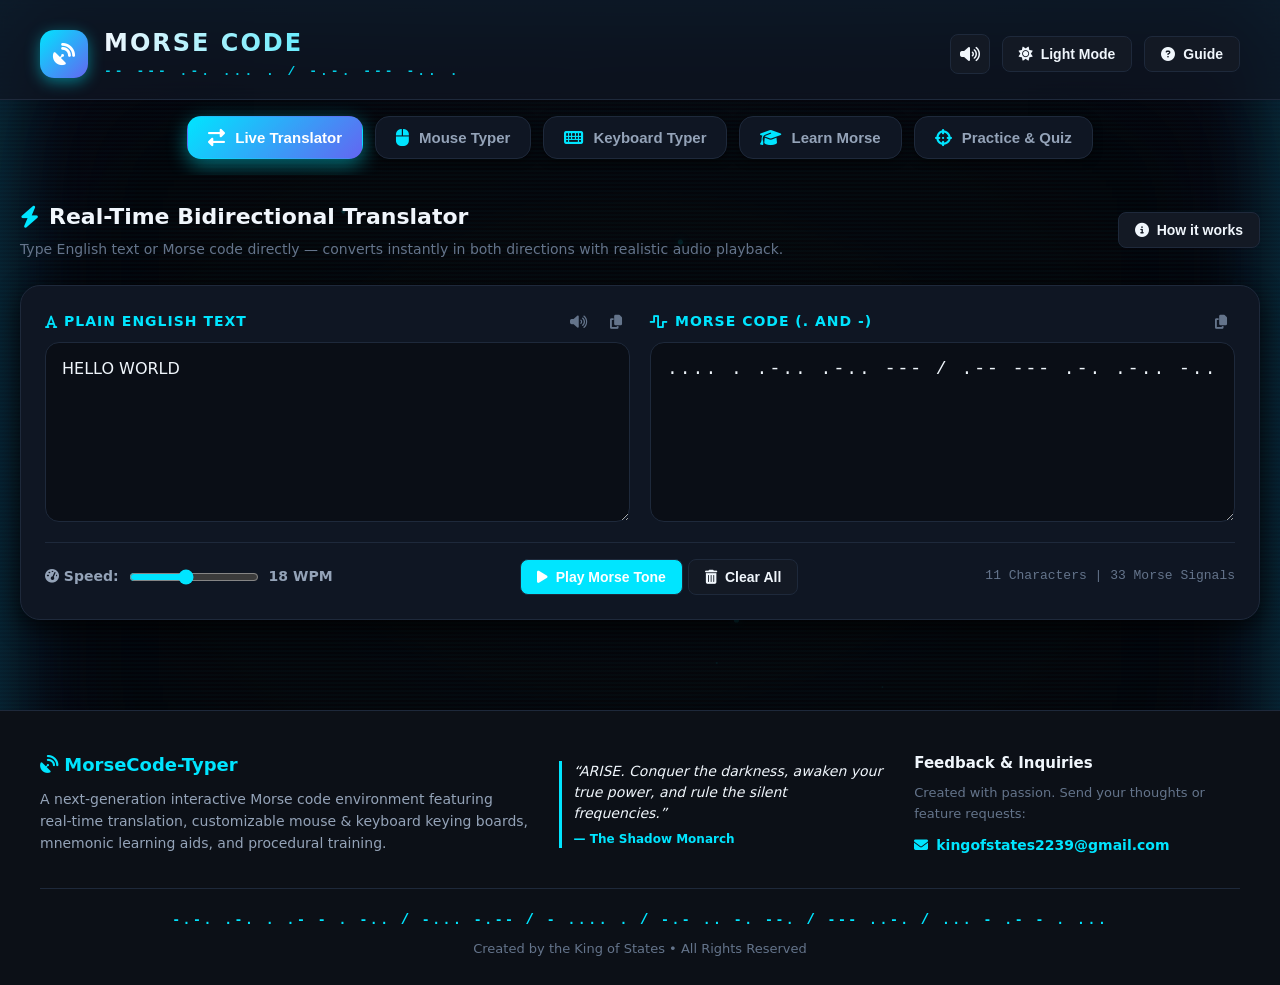
==== index.html @ ab47733b "Initial commit: MorseCode-Typer web app with Dual Themes, Mouse & Keyboard Keyers, Mnemonic Learning" ====
<!DOCTYPE html>
<html lang="en" data-theme="dark">
<head>
  <meta charset="UTF-8">
  <meta name="viewport" content="width=device-width, initial-scale=1.0">
  <title>MORSE CODE | King of States & Solo Leveling Edition</title>
  <link rel="stylesheet" href="https://cdnjs.cloudflare.com/ajax/libs/font-awesome/6.4.0/css/all.min.css">
  <link rel="stylesheet" href="css/themes.css">
  <link rel="stylesheet" href="css/animations.css">
  <link rel="stylesheet" href="css/style.css">
</head>
<body>
  <!-- Solo Leveling Screen Perimeter Mana Aura Shader -->
  <div class="screen-mana-shader"></div>
  <canvas id="manaAuraCanvas"></canvas>

  <div class="app-wrapper">
    <!-- Header -->
    <header class="main-header">
      <div class="container header-inner">
        <div class="brand-section">
          <div class="brand-icon">
            <i class="fas fa-satellite-dish"></i>
          </div>
          <div class="brand-titles">
            <h1 class="main-title">MORSE CODE</h1>
            <div class="morse-sub-title">-- --- .-. ... . / -.-. --- -.. .</div>
          </div>
        </div>

        <div class="header-actions">
          <button id="soundToggleBtn" class="btn-icon-only" title="Toggle Sound">
            <i class="fas fa-volume-up"></i>
          </button>
          <button id="themeToggleBtn" class="btn-icon-labeled" title="Toggle Theme">
            <i class="fas fa-sun"></i> <span class="btn-text">Light Mode</span>
          </button>
          <button class="btn-icon-labeled open-help-modal-btn" data-guide="general" title="How to use">
            <i class="fas fa-circle-question"></i> <span>Guide</span>
          </button>
        </div>
      </div>
    </header>

    <!-- Top Navigation Tabs / Cards -->
    <nav class="navigation-bar">
      <div class="container nav-tabs-grid">
        <button class="nav-tab-btn active" data-tab="home">
          <i class="fas fa-exchange-alt"></i> Live Translator
        </button>
        <button class="nav-tab-btn" data-tab="mouse">
          <i class="fas fa-mouse"></i> Mouse Typer
        </button>
        <button class="nav-tab-btn" data-tab="keyboard">
          <i class="fas fa-keyboard"></i> Keyboard Typer
        </button>
        <button class="nav-tab-btn" data-tab="learn">
          <i class="fas fa-graduation-cap"></i> Learn Morse
        </button>
        <button class="nav-tab-btn" data-tab="practice">
          <i class="fas fa-crosshairs"></i> Practice & Quiz
        </button>
      </div>
    </nav>

    <!-- Main Content Area -->
    <main class="main-content container">

      <!-- ====================================================================
           TAB 1: LIVE TRANSLATOR (HOME)
           ==================================================================== -->
      <section id="tab-home" class="tab-pane active-tab">
        <div class="section-header">
          <div>
            <h2 class="section-title"><i class="fas fa-bolt"></i> Real-Time Bidirectional Translator</h2>
            <p class="section-desc">Type English text or Morse code directly — converts instantly in both directions with realistic audio playback.</p>
          </div>
          <div class="section-header-actions">
            <button class="btn-icon-labeled open-help-modal-btn" data-guide="general">
              <i class="fas fa-circle-info"></i> How it works
            </button>
          </div>
        </div>

        <div class="translator-card">
          <div class="translator-grid">
            <!-- Plain Text Input Box -->
            <div class="translator-box-wrap">
              <div class="box-header">
                <span class="box-title"><i class="fas fa-font"></i> Plain English Text</span>
                <div class="box-actions">
                  <button id="speakTextBtn" class="box-action-btn" title="Speak Text (TTS)"><i class="fas fa-volume-high"></i></button>
                  <button id="copyTextBtn" class="box-action-btn" title="Copy Text"><i class="fas fa-copy"></i></button>
                </div>
              </div>
              <textarea id="translatorTextInput" class="translator-textarea" placeholder="Type plain English text here... (e.g. HELLO WORLD)"></textarea>
            </div>

            <!-- Morse Code Input Box -->
            <div class="translator-box-wrap">
              <div class="box-header">
                <span class="box-title"><i class="fas fa-wave-square"></i> Morse Code (. and -)</span>
                <div class="box-actions">
                  <button id="copyMorseBtn" class="box-action-btn" title="Copy Morse"><i class="fas fa-copy"></i></button>
                </div>
              </div>
              <textarea id="translatorMorseInput" class="translator-textarea morse-code-font" placeholder="Type Morse code here... (. = dot, - = dash, / = space)"></textarea>
            </div>
          </div>

          <!-- Translator Control Bar -->
          <div class="translator-toolbar">
            <div class="wpm-control">
              <label for="translatorWpm"><i class="fas fa-gauge-high"></i> Speed:</label>
              <input type="range" id="translatorWpm" class="wpm-slider" min="5" max="35" value="18">
              <span id="translatorWpmVal">18 WPM</span>
            </div>

            <div class="translator-actions">
              <button id="translatorPlayBtn" class="btn-icon-labeled" style="background: var(--primary); color: #fff;">
                <i class="fas fa-play"></i> Play Morse Tone
              </button>
              <button id="clearTranslatorBtn" class="btn-icon-labeled">
                <i class="fas fa-trash-alt"></i> Clear All
              </button>
            </div>

            <div class="stats-badge" id="translatorStats">0 Characters | 0 Morse Signals</div>
          </div>
        </div>
      </section>

      <!-- ====================================================================
           TAB 2: MOUSE MORSE TYPER (CARD 1)
           ==================================================================== -->
      <section id="tab-mouse" class="tab-pane">
        <div class="section-header">
          <div>
            <h2 class="section-title"><i class="fas fa-mouse"></i> Mouse Morse Typer</h2>
            <p class="section-desc">Click on the board to transmit signals. Default: Left Click = Dot (.), Right Click = Dash (-). Pausing commits the letter.</p>
          </div>
          <div class="section-header-actions">
            <button id="openMouseSettingsBtn" class="btn-icon-labeled">
              <i class="fas fa-sliders"></i> Input & Sound Options
            </button>
            <button class="btn-icon-labeled open-help-modal-btn" data-guide="mouse">
              <i class="fas fa-question-circle"></i> Instructions
            </button>
          </div>
        </div>

        <div class="typer-workspace">
          <!-- Pad Card -->
          <div class="tapping-pad-card">
            <!-- Board 1: Live Active Buffer Display -->
            <div class="live-buffer-board">
              <div class="buffer-content-wrap">
                <span class="buffer-symbols" id="mouseBufferDisplay">— — —</span>
                <span class="buffer-char-preview" id="mouseCharPreview"></span>
              </div>
              <svg class="commit-timer-svg" viewBox="0 0 36 36">
                <path class="timer-circle-bg" d="M18 2.0845 a 15.9155 15.9155 0 0 1 0 31.831 a 15.9155 15.9155 0 0 1 0 -31.831" />
                <path id="mouseTimerProgress" class="timer-circle-val" d="M18 2.0845 a 15.9155 15.9155 0 0 1 0 31.831 a 15.9155 15.9155 0 0 1 0 -31.831" />
              </svg>
              <div id="mouseCommitFlash" class="commit-flash-overlay"></div>
            </div>

            <!-- Interactive Mouse Clicking Pad -->
            <div id="mouseClickPad" class="interactive-pad-surface">
              <div class="pad-instruction-icon"><i class="fas fa-hand-pointer"></i></div>
              <div class="pad-instruction-text">CLICK HERE TO TRANSMIT MORSE</div>
              <div class="pad-instruction-sub">Left Click = Dot (•) &nbsp;|&nbsp; Right Click = Dash (—)</div>
              <div class="live-key-hint">Auto-Commit: Pausing for 750ms converts code to letter</div>
            </div>
          </div>

          <!-- Board 2: Decoded Text Output Card -->
          <div class="decoded-output-card">
            <div class="box-header">
              <span class="box-title"><i class="fas fa-file-alt"></i> Decoded Text Output</span>
              <span class="stats-badge">Live Transcript</span>
            </div>
            <textarea id="mouseDecodedOutput" class="decoded-output-textarea" placeholder="Your typed text will appear here letter by letter..."></textarea>
            
            <div class="output-action-bar">
              <button id="copyMouseOutputBtn" class="btn-icon-labeled"><i class="fas fa-copy"></i> Copy</button>
              <button id="speakMouseBtn" class="btn-icon-labeled"><i class="fas fa-volume-high"></i> Speak</button>
              <button id="playMouseAudioBtn" class="btn-icon-labeled"><i class="fas fa-play"></i> Replay</button>
              <button id="spaceMouseBtn" class="btn-icon-labeled"><i class="fas fa-arrows-left-right"></i> Space</button>
              <button id="backspaceMouseBtn" class="btn-icon-labeled"><i class="fas fa-delete-left"></i> Backspace</button>
              <button id="clearMouseOutputBtn" class="btn-icon-labeled"><i class="fas fa-trash-alt"></i> Clear</button>
            </div>
          </div>
        </div>
      </section>

      <!-- ====================================================================
           TAB 3: KEYBOARD MORSE TYPER (CARD 2)
           ==================================================================== -->
      <section id="tab-keyboard" class="tab-pane">
        <div class="section-header">
          <div>
            <h2 class="section-title"><i class="fas fa-keyboard"></i> Keyboard Morse Typer</h2>
            <p class="section-desc">Transmit using your keyboard. Tap Spacebar for Dot, hold Spacebar for Dash, or bind custom keys!</p>
          </div>
          <div class="section-header-actions">
            <button id="openKeyboardSettingsBtn" class="btn-icon-labeled">
              <i class="fas fa-sliders"></i> Keybindings & Modes
            </button>
            <button class="btn-icon-labeled open-help-modal-btn" data-guide="keyboard">
              <i class="fas fa-question-circle"></i> Instructions
            </button>
          </div>
        </div>

        <div class="typer-workspace">
          <!-- Keyboard Pad Card -->
          <div class="tapping-pad-card">
            <!-- Board 1: Live Active Buffer Display -->
            <div class="live-buffer-board">
              <div class="buffer-content-wrap">
                <span class="buffer-symbols" id="keyboardBufferDisplay">— — —</span>
                <span class="buffer-char-preview" id="keyboardCharPreview"></span>
              </div>
              <svg class="commit-timer-svg" viewBox="0 0 36 36">
                <path class="timer-circle-bg" d="M18 2.0845 a 15.9155 15.9155 0 0 1 0 31.831 a 15.9155 15.9155 0 0 1 0 -31.831" />
                <path id="keyboardTimerProgress" class="timer-circle-val" d="M18 2.0845 a 15.9155 15.9155 0 0 1 0 31.831 a 15.9155 15.9155 0 0 1 0 -31.831" />
              </svg>
              <div id="keyboardCommitFlash" class="commit-flash-overlay"></div>
            </div>

            <!-- Focused Keyboard Pad Surface -->
            <div id="keyboardActivePad" class="interactive-pad-surface" tabindex="0">
              <div class="pad-instruction-icon"><i class="fas fa-keyboard"></i></div>
              <div class="pad-instruction-text" id="keyboardLiveKeyIndicator">PRESS KEYBOARD KEY TO TRANSMIT</div>
              <div class="pad-instruction-sub" id="keyboardKeyHintBadge">Active Key: [ SPACEBAR ] (Tap = Dot, Hold = Dash)</div>
              <div class="live-key-hint">Press Enter for Word Space &nbsp;|&nbsp; Backspace to delete</div>
            </div>
          </div>

          <!-- Board 2: Decoded Text Output Card -->
          <div class="decoded-output-card">
            <div class="box-header">
              <span class="box-title"><i class="fas fa-file-alt"></i> Decoded Text Output</span>
              <span class="stats-badge">Live Transcript</span>
            </div>
            <textarea id="keyboardDecodedOutput" class="decoded-output-textarea" placeholder="Your typed text will appear here letter by letter..."></textarea>
            
            <div class="output-action-bar">
              <button id="copyKeyboardOutputBtn" class="btn-icon-labeled"><i class="fas fa-copy"></i> Copy</button>
              <button id="speakKeyboardBtn" class="btn-icon-labeled"><i class="fas fa-volume-high"></i> Speak</button>
              <button id="playKeyboardAudioBtn" class="btn-icon-labeled"><i class="fas fa-play"></i> Replay</button>
              <button id="spaceKeyboardBtn" class="btn-icon-labeled"><i class="fas fa-arrows-left-right"></i> Space</button>
              <button id="backspaceKeyboardBtn" class="btn-icon-labeled"><i class="fas fa-delete-left"></i> Backspace</button>
              <button id="clearKeyboardOutputBtn" class="btn-icon-labeled"><i class="fas fa-trash-alt"></i> Clear</button>
            </div>
          </div>
        </div>
      </section>

      <!-- ====================================================================
           TAB 4: LEARN MORSE CODE (CARD 3)
           ==================================================================== -->
      <section id="tab-learn" class="tab-pane">
        <div class="section-header">
          <div>
            <h2 class="section-title"><i class="fas fa-graduation-cap"></i> Learn Morse Code by Mnemonics</h2>
            <p class="section-desc">Master the alphabet and numbers with visual shape mnemonics, audio tone cues, and interactive sandboxes.</p>
          </div>
          <div class="section-header-actions">
            <button id="viewFullChartBtn" class="btn-icon-labeled" style="background: var(--primary); color: #fff;">
              <i class="fas fa-image"></i> View Visual Mnemonic Chart
            </button>
            <button class="btn-icon-labeled open-help-modal-btn" data-guide="learn">
              <i class="fas fa-question-circle"></i> Instructions
            </button>
          </div>
        </div>

        <!-- Filter & Search Bar -->
        <div class="learn-filters-bar">
          <div class="filter-btn-group">
            <button class="learn-filter-btn active" data-filter="all">All Symbols</button>
            <button class="learn-filter-btn" data-filter="letters">Letters (A-Z)</button>
            <button class="learn-filter-btn" data-filter="numbers">Numbers (0-9)</button>
            <button class="learn-filter-btn" data-filter="punctuation">Punctuation</button>
          </div>
          <input type="text" id="learnSearchInput" class="learn-search-input" placeholder="Search letter or symbol...">
        </div>

        <!-- Cards Grid -->
        <div class="learn-grid" id="learnCardsGrid"></div>
      </section>

      <!-- ====================================================================
           TAB 5: PRACTICE & DYNAMIC QUIZ (CARD 4)
           ==================================================================== -->
      <section id="tab-practice" class="tab-pane">
        <div class="section-header">
          <div>
            <h2 class="section-title"><i class="fas fa-crosshairs"></i> Dynamic Practice & Quiz Arena</h2>
            <p class="section-desc">Sharpen your Morse skills with infinite procedurally generated questions, smart distractors, audio tests, and interactive challenges.</p>
          </div>
          <div class="section-header-actions">
            <button class="btn-icon-labeled open-help-modal-btn" data-guide="practice">
              <i class="fas fa-question-circle"></i> Rules & Scoring
            </button>
          </div>
        </div>

        <div class="practice-container">
          <!-- Sidebar: Config & Stats -->
          <div class="practice-sidebar-card">
            <div class="form-group">
              <label for="practiceQuizMode"><i class="fas fa-gamepad"></i> Challenge Mode</label>
              <select id="practiceQuizMode" class="form-control">
                <option value="morse-to-text">Morse ➔ Character (MCQ)</option>
                <option value="text-to-morse">Character ➔ Morse (MCQ)</option>
                <option value="audio-to-text">Audio Tone ➔ Character</option>
                <option value="interactive-tap">Interactive Tapping Box</option>
              </select>
            </div>

            <div class="form-group">
              <label for="practiceDifficulty"><i class="fas fa-layer-group"></i> Difficulty</label>
              <select id="practiceDifficulty" class="form-control">
                <option value="novice">Novice (Letters A-Z)</option>
                <option value="adept">Adept (Letters & Numbers)</option>
                <option value="master">Shadow Master (Words)</option>
              </select>
            </div>

            <div class="rank-badge rank-novice" id="quizRankBadge">🔰 Novice Scout</div>

            <div class="stats-group">
              <div class="stat-item">
                <span class="stat-label">Score</span>
                <span class="stat-val" id="quizScoreVal">0</span>
              </div>
              <div class="stat-item">
                <span class="stat-label">Streak</span>
                <span class="stat-val" id="quizStreakVal">0</span>
              </div>
              <div class="stat-item">
                <span class="stat-label">High Score</span>
                <span class="stat-val" id="quizHighScoreVal">0</span>
              </div>
              <div class="stat-item">
                <span class="stat-label">Accuracy</span>
                <span class="stat-val" id="quizAccuracyVal">100%</span>
              </div>
            </div>

            <button id="startQuizBtn" class="btn-icon-labeled" style="width: 100%; justify-content: center; background: var(--primary); color: #fff;">
              <i class="fas fa-rotate-right"></i> Restart Arena
            </button>
          </div>

          <!-- Quiz Arena Card -->
          <div class="quiz-main-card" id="quizQuestionContainer">
            <div class="quiz-question-header">
              <div class="quiz-subtitle" id="quizQuestionSubtitle">Identify the decoded character:</div>
              <div class="quiz-prompt-box">
                <div class="quiz-prompt-text" id="quizQuestionPrompt">...</div>
                <button id="quizAudioPlayBtn" class="quiz-audio-play-btn" title="Replay Tone" style="display: none;">
                  <i class="fas fa-volume-up"></i>
                </button>
              </div>
            </div>

            <!-- Multiple Choice Grid -->
            <div class="quiz-options-grid" id="quizOptionsGrid"></div>

            <!-- Interactive Tapping Box Mode -->
            <div class="interactive-tapping-container" id="quizInteractiveTappingBox" style="display: none;">
              <div class="interactive-tap-buffer" id="quizInteractiveBuffer">Tap code here...</div>
              <div class="interactive-tap-buttons">
                <button class="quiz-tap-action-btn" id="quizTapDotBtn">Dot ( . )</button>
                <button class="quiz-tap-action-btn" id="quizTapDashBtn">Dash ( - )</button>
                <button class="quiz-tap-action-btn" id="quizTapSpaceBtn">Space ( / )</button>
                <button class="quiz-tap-action-btn" id="quizTapClearBtn"><i class="fas fa-trash"></i></button>
                <button class="quiz-tap-action-btn" id="quizTapSubmitBtn" style="background: var(--primary); color: #fff;">Submit Code</button>
              </div>
              <div class="interactive-feedback-row" id="quizInteractiveFeedback"></div>
            </div>

            <!-- Bottom Skip / Next Controls -->
            <div style="display: flex; justify-content: space-between; margin-top: 20px;">
              <button id="skipQuestionBtn" class="btn-icon-labeled"><i class="fas fa-forward"></i> Skip</button>
              <button id="nextQuestionBtn" class="btn-icon-labeled" style="background: var(--primary); color: #fff; display: none;">Next Question <i class="fas fa-arrow-right"></i></button>
            </div>
          </div>
        </div>
      </section>

    </main>

    <!-- Footer & Royal / Solo Leveling Inscription -->
    <footer class="main-footer">
      <div class="container">
        <div class="footer-content-grid">
          <div class="footer-brand">
            <h3><i class="fas fa-satellite-dish"></i> MorseCode-Typer</h3>
            <p>A next-generation interactive Morse code environment featuring real-time translation, customizable mouse & keyboard keying boards, mnemonic learning aids, and procedural training.</p>
          </div>

          <div class="footer-motivation">
            <div class="quote-box">
              <span id="themeMotivationalQuote">&ldquo;ARISE. Conquer the darkness, awaken your shadow power, and rule the silent frequencies.&rdquo;</span>
              <div class="quote-author" id="themeMotivationalAuthor">— The Shadow Monarch</div>
            </div>
          </div>

          <div class="footer-feedback">
            <h4>Feedback & Inquiries</h4>
            <p style="font-size: 13px; color: var(--text-muted); margin-bottom: 8px;">Created with passion. Send your thoughts or feature requests:</p>
            <a href="mailto:kingofstates2239@gmail.com" class="feedback-email-link">
              <i class="fas fa-envelope"></i> kingofstates2239@gmail.com
            </a>
          </div>
        </div>

        <div class="footer-bottom-row">
          <div class="creator-morse-inscribed">
            -.-. .-. . .- - . -.. / -... -.-- / - .... . / -.- .. -. --. / --- ..-. / ... - .- - . ...
          </div>
          <div class="creator-text-sub">
            Created by the King of States &bull; All Rights Reserved
          </div>
        </div>
      </div>
    </footer>
  </div>

  <!-- ========================================================================
       MODALS
       ======================================================================== -->
  
  <!-- Mouse Settings Modal -->
  <div id="mouseSettingsModal" class="modal-overlay">
    <div class="modal-card">
      <div class="modal-header">
        <h3><i class="fas fa-sliders"></i> Mouse Typer Options</h3>
        <button id="closeMouseSettingsBtn" class="modal-close-btn"><i class="fas fa-times"></i></button>
      </div>
      <div class="modal-body">
        <div class="form-group">
          <label for="mouseModeSelect">Input Method</label>
          <select id="mouseModeSelect" class="form-control">
            <option value="dual-click">Dual Click (Left = Dot, Right = Dash) [Recommended]</option>
            <option value="single-click-timing">Single Click Timing (Short = Dot, Long = Dash)</option>
            <option value="custom">Custom Button Assignments</option>
          </select>
        </div>

        <div id="mouseSingleTimingGroup" style="display: none;">
          <div class="form-group">
            <label for="mouseSingleThreshInput">Long Press (Dash) Threshold (ms)</label>
            <input type="number" id="mouseSingleThreshInput" class="form-control" value="200" min="100" max="600" step="20">
          </div>
        </div>

        <div id="mouseCustomActionGroup" style="display: none;">
          <div class="form-group">
            <label for="mouseLeftAction">Left Click Action</label>
            <select id="mouseLeftAction" class="form-control">
              <option value="dot">Dot (.)</option>
              <option value="dash">Dash (-)</option>
              <option value="space">Letter / Word Break</option>
            </select>
          </div>
          <div class="form-group">
            <label for="mouseRightAction">Right Click Action</label>
            <select id="mouseRightAction" class="form-control">
              <option value="dash">Dash (-)</option>
              <option value="dot">Dot (.)</option>
              <option value="space">Letter / Word Break</option>
              <option value="slash">Slash (/)</option>
            </select>
          </div>
          <div class="form-group">
            <label for="mouseMiddleAction">Middle Click Action</label>
            <select id="mouseMiddleAction" class="form-control">
              <option value="space">Letter / Word Break</option>
              <option value="slash">Slash (/)</option>
              <option value="dot">Dot (.)</option>
              <option value="dash">Dash (-)</option>
            </select>
          </div>
        </div>

        <div class="form-group">
          <label style="display: flex; align-items: center; gap: 8px; cursor: pointer;">
            <input type="checkbox" id="mouseAutoCommitCheck" checked>
            <span>Auto-commit character on silence gap</span>
          </label>
        </div>

        <div class="form-group">
          <label for="mouseLetterTimeInput">Letter Pause Gap (ms to commit letter)</label>
          <input type="number" id="mouseLetterTimeInput" class="form-control" value="750" min="300" max="2500" step="50">
        </div>

        <div class="form-group">
          <label for="mouseWordTimeInput">Word Pause Gap (ms to add space)</label>
          <input type="number" id="mouseWordTimeInput" class="form-control" value="1800" min="800" max="4500" step="100">
        </div>

        <hr style="margin: 16px 0; border-color: var(--border-color);">

        <div class="form-group">
          <label for="mouseFreqInput">Tone Pitch Frequency (Hz)</label>
          <input type="range" id="mouseFreqInput" class="form-control" min="300" max="1200" step="20" value="700">
        </div>

        <div class="form-group">
          <label for="mouseVolInput">Sound Volume (%)</label>
          <input type="range" id="mouseVolInput" class="form-control" min="0" max="100" step="5" value="30">
        </div>

        <div class="form-group">
          <label for="mouseWaveSelect">Oscillator Waveform</label>
          <select id="mouseWaveSelect" class="form-control">
            <option value="sine">Sine (Pure Tone)</option>
            <option value="triangle">Triangle (Smooth Tone)</option>
            <option value="square">Square (Retro Arcade Tone)</option>
          </select>
        </div>
      </div>
      <div class="modal-footer">
        <button id="saveMouseSettingsBtn" class="btn-icon-labeled" style="background: var(--primary); color: #fff;">Save Changes</button>
      </div>
    </div>
  </div>

  <!-- Keyboard Settings Modal -->
  <div id="keyboardSettingsModal" class="modal-overlay">
    <div class="modal-card">
      <div class="modal-header">
        <h3><i class="fas fa-sliders"></i> Keyboard Keybinder & Options</h3>
        <button id="closeKeyboardSettingsBtn" class="modal-close-btn"><i class="fas fa-times"></i></button>
      </div>
      <div class="modal-body">
        <div class="form-group">
          <label for="keyboardModeSelect">Keyboard Mode</label>
          <select id="keyboardModeSelect" class="form-control">
            <option value="single-key-timing">Single Key Timing (Tap = Dot, Hold = Dash) [Default: Spacebar]</option>
            <option value="dual-key">Dual Key Mode (Key 1 = Dot, Key 2 = Dash)</option>
            <option value="direct-char">Direct Characters (Type . and - and / directly)</option>
          </select>
        </div>

        <!-- Single Key Timing Group -->
        <div id="kbSingleTimingGroup">
          <div class="form-group">
            <label>Assigned Key for Dot/Dash</label>
            <div style="display: flex; gap: 8px;">
              <input type="text" id="kbSingleKeyInput" class="form-control" value=" " readonly>
              <button class="btn-icon-labeled key-record-btn" data-target="kbSingleKeyInput">Set Key</button>
            </div>
          </div>
          <div class="form-group">
            <label for="kbSingleThreshInput">Dash Hold Threshold (ms)</label>
            <input type="number" id="kbSingleThreshInput" class="form-control" value="200" min="100" max="600" step="20">
          </div>
        </div>

        <!-- Dual Key Group -->
        <div id="kbDualKeyGroup" style="display: none;">
          <div class="form-group">
            <label>Dot (.) Key</label>
            <div style="display: flex; gap: 8px;">
              <input type="text" id="kbDualDotInput" class="form-control" value="j" readonly>
              <button class="btn-icon-labeled key-record-btn" data-target="kbDualDotInput">Set Key</button>
            </div>
          </div>
          <div class="form-group">
            <label>Dash (-) Key</label>
            <div style="display: flex; gap: 8px;">
              <input type="text" id="kbDualDashInput" class="form-control" value="k" readonly>
              <button class="btn-icon-labeled key-record-btn" data-target="kbDualDashInput">Set Key</button>
            </div>
          </div>
          <div class="form-group">
            <label>Word Space Key</label>
            <div style="display: flex; gap: 8px;">
              <input type="text" id="kbDualSpaceInput" class="form-control" value=" " readonly>
              <button class="btn-icon-labeled key-record-btn" data-target="kbDualSpaceInput">Set Key</button>
            </div>
          </div>
        </div>

        <div class="form-group">
          <label style="display: flex; align-items: center; gap: 8px; cursor: pointer;">
            <input type="checkbox" id="kbAutoCommitCheck" checked>
            <span>Auto-commit character on silence gap</span>
          </label>
        </div>

        <div class="form-group">
          <label for="kbLetterTimeInput">Letter Pause Gap (ms to commit letter)</label>
          <input type="number" id="kbLetterTimeInput" class="form-control" value="750" min="300" max="2500" step="50">
        </div>

        <div class="form-group">
          <label for="kbWordTimeInput">Word Pause Gap (ms to add space)</label>
          <input type="number" id="kbWordTimeInput" class="form-control" value="1800" min="800" max="4500" step="100">
        </div>
      </div>
      <div class="modal-footer">
        <button id="saveKeyboardSettingsBtn" class="btn-icon-labeled" style="background: var(--primary); color: #fff;">Save Changes</button>
      </div>
    </div>
  </div>

  <!-- Learn Morse Full Mnemonic Chart Modal -->
  <div id="mnemonicChartModal" class="modal-overlay">
    <div class="modal-card wide-modal">
      <div class="modal-header">
        <h3><i class="fas fa-image"></i> Morse Code Visual Mnemonics Chart</h3>
        <button id="closeChartModalBtn" class="modal-close-btn"><i class="fas fa-times"></i></button>
      </div>
      <div class="modal-body chart-img-modal-body">
        <img src="assets/morse-mnemonics.webp" alt="Morse Code Visual Mnemonics Chart" class="mnemonic-full-img">
      </div>
    </div>
  </div>

  <!-- Learn Letter Sandbox Modal -->
  <div id="learnSandboxModal" class="modal-overlay">
    <div class="modal-card">
      <div class="modal-header">
        <h3><i class="fas fa-hand-pointer"></i> Practice Letter <span id="sandboxTargetChar">A</span></h3>
        <button id="closeSandboxBtn" class="modal-close-btn"><i class="fas fa-times"></i></button>
      </div>
      <div class="modal-body" style="text-align: center;">
        <div style="font-size: 14px; color: var(--text-muted); margin-bottom: 6px;">Target Morse Pattern:</div>
        <div style="font-size: 32px; font-weight: 800; font-family: var(--font-mono); color: var(--primary); margin-bottom: 16px;" id="sandboxTargetMorse">.-</div>

        <div class="interactive-tap-buffer" id="sandboxUserBuffer">Tap Dot or Dash below</div>

        <div class="interactive-tap-buttons" style="margin-top: 16px;">
          <button class="quiz-tap-action-btn" id="sandboxTapDot">Dot ( . )</button>
          <button class="quiz-tap-action-btn" id="sandboxTapDash">Dash ( - )</button>
          <button class="quiz-tap-action-btn" id="sandboxClear"><i class="fas fa-trash"></i></button>
        </div>

        <div class="interactive-feedback-row" id="sandboxFeedback" style="margin-top: 14px;"></div>
      </div>
    </div>
  </div>

  <!-- Help Guide Modal -->
  <div id="helpGuideModal" class="modal-overlay">
    <div class="modal-card">
      <div class="modal-header">
        <h3 id="helpGuideTitle"><i class="fas fa-circle-question"></i> Help & User Guide</h3>
        <button id="closeHelpModalBtn" class="modal-close-btn"><i class="fas fa-times"></i></button>
      </div>
      <div class="modal-body" id="helpGuideBody"></div>
    </div>
  </div>

  <!-- Scripts -->
  <script src="js/morse-core.js"></script>
  <script src="js/audio.js"></script>
  <script src="js/translator.js"></script>
  <script src="js/mouse-board.js"></script>
  <script src="js/keyboard-board.js"></script>
  <script src="js/learn.js"></script>
  <script src="js/practice.js"></script>
  <script src="js/app.js"></script>
</body>
</html>
---- css/themes.css ----
/**
 * MorseCode-Typer Themes & Shaders
 * Dual Theme System:
 * 1. Royal Sovereign (Light Mode): Clean royal blue & white regal aesthetics
 * 2. Solo Leveling Shadow Monarch (Dark Mode): Abyssal black, electric mana cyan shaders & aura
 */

:root {
  /* Common variables */
  --font-main: 'Segoe UI', system-ui, -apple-system, BlinkMacSystemFont, 'Inter', Roboto, sans-serif;
  --font-mono: 'Consolas', 'Fira Code', 'Courier New', monospace;
  --transition-speed: 0.3s;
  --radius-sm: 8px;
  --radius-md: 14px;
  --radius-lg: 20px;
  --radius-xl: 28px;
}

/* ==========================================================================
   LIGHT THEME: "ROYAL SOVEREIGN" (Pleasant Blue & White)
   ========================================================================== */
:root[data-theme="light"] {
  --bg-primary: #f8fafc;
  --bg-secondary: #ffffff;
  --bg-tertiary: #f1f5f9;
  --bg-card: #ffffff;
  --bg-card-hover: #f8fafc;
  --bg-input: #ffffff;
  --bg-pad: #eff6ff;
  --bg-pad-active: #dbeafe;

  --text-primary: #0f172a;
  --text-secondary: #334155;
  --text-muted: #64748b;
  --text-accent: #1d4ed8;

  --primary: #2563eb;
  --primary-hover: #1d4ed8;
  --primary-glow: rgba(37, 99, 235, 0.25);
  --primary-light: #eff6ff;

  --secondary: #0284c7;
  --accent-gold: #d97706;
  --success: #16a34a;
  --danger: #dc2626;
  --warning: #ea580c;

  --border-color: #e2e8f0;
  --border-focus: #3b82f6;

  --shadow-sm: 0 2px 4px rgba(15, 23, 42, 0.05);
  --shadow-md: 0 6px 16px rgba(15, 23, 42, 0.08);
  --shadow-lg: 0 12px 32px rgba(15, 23, 42, 0.12);
  --shadow-neon: 0 0 20px rgba(37, 99, 235, 0.2);

  --screen-vignette: radial-gradient(circle at center, transparent 70%, rgba(37, 99, 235, 0.04) 100%);
  --screen-border-glow: inset 0 0 40px rgba(37, 99, 235, 0.08);
  --glass-bg: rgba(255, 255, 255, 0.85);
  --glass-border: rgba(226, 232, 240, 0.8);
}

/* ==========================================================================
   DARK THEME: "SOLO LEVELING / SHADOW MONARCH" (Obsidian Black & Mana Blue Shaders)
   ========================================================================== */
:root[data-theme="dark"] {
  --bg-primary: #06080d;
  --bg-secondary: #0c1017;
  --bg-tertiary: #131924;
  --bg-card: #0f1623;
  --bg-card-hover: #162032;
  --bg-input: #0a0e16;
  --bg-pad: #0b1322;
  --bg-pad-active: #10243e;

  --text-primary: #f0f6fc;
  --text-secondary: #94a3b8;
  --text-muted: #64748b;
  --text-accent: #00f0ff;

  --primary: #00e5ff;
  --primary-hover: #38bdf8;
  --primary-glow: rgba(0, 240, 255, 0.45);
  --primary-light: rgba(0, 240, 255, 0.1);

  --secondary: #6366f1;
  --accent-gold: #fbbf24;
  --success: #10b981;
  --danger: #f43f5e;
  --warning: #f59e0b;

  --border-color: #1e293b;
  --border-focus: #00f0ff;

  --shadow-sm: 0 2px 8px rgba(0, 0, 0, 0.5);
  --shadow-md: 0 8px 24px rgba(0, 0, 0, 0.7);
  --shadow-lg: 0 16px 48px rgba(0, 0, 0, 0.85);
  --shadow-neon: 0 0 25px rgba(0, 240, 255, 0.35), 0 0 50px rgba(0, 240, 255, 0.15);

  /* Solo Leveling Screen Perimeter Mana Shaders */
  --screen-vignette: radial-gradient(ellipse at center, rgba(6, 8, 13, 0.2) 0%, rgba(3, 4, 8, 0.95) 100%);
  --screen-border-glow: inset 0 0 80px rgba(0, 229, 255, 0.22), inset 0 0 180px rgba(99, 102, 241, 0.12);
  --glass-bg: rgba(15, 22, 35, 0.75);
  --glass-border: rgba(0, 240, 255, 0.25);
}

/* Ambient Mana Overlay around the whole screen in Dark Mode */
.screen-mana-shader {
  position: fixed;
  top: 0;
  left: 0;
  right: 0;
  bottom: 0;
  pointer-events: none;
  z-index: 1;
  box-shadow: var(--screen-border-glow);
  background: var(--screen-vignette);
  transition: box-shadow var(--transition-speed), background var(--transition-speed);
}

/* Subtle holographic scanline overlay for Dark Mode */
[data-theme="dark"] .screen-mana-shader::after {
  content: "";
  position: absolute;
  top: 0;
  left: 0;
  width: 100%;
  height: 100%;
  background: linear-gradient(rgba(18, 16, 16, 0) 50%, rgba(0, 240, 255, 0.02) 50%);
  background-size: 100% 4px;
  pointer-events: none;
}

/* Ambient Canvas Aura for particles */
#manaAuraCanvas {
  position: fixed;
  top: 0;
  left: 0;
  width: 100vw;
  height: 100vh;
  pointer-events: none;
  z-index: 0;
}
---- css/animations.css ----
/**
 * Keyframes and Visual Animations
 */

@keyframes pulseGlow {
  0%, 100% {
    box-shadow: 0 0 15px var(--primary-glow), inset 0 0 10px var(--primary-glow);
    border-color: var(--primary);
  }
  50% {
    box-shadow: 0 0 35px var(--primary-glow), 0 0 60px var(--primary-glow), inset 0 0 20px var(--primary-glow);
    border-color: #38bdf8;
  }
}

@keyframes manaVignettePulse {
  0%, 100% {
    opacity: 0.85;
  }
  50% {
    opacity: 1;
  }
}

@keyframes ditBeat {
  0% { transform: scale(1); }
  50% { transform: scale(1.18); filter: brightness(1.4); }
  100% { transform: scale(1); }
}

@keyframes dahBeat {
  0% { transform: scale(1); }
  50% { transform: scale(1.22); filter: brightness(1.5); }
  100% { transform: scale(1); }
}

@keyframes flashCommit {
  0% { opacity: 0; transform: scale(0.5); }
  40% { opacity: 1; transform: scale(1.25); filter: drop-shadow(0 0 20px var(--primary)); }
  100% { opacity: 0; transform: scale(1.5); }
}

@keyframes rippleEffect {
  0% {
    width: 0px;
    height: 0px;
    opacity: 0.8;
  }
  100% {
    width: 380px;
    height: 380px;
    opacity: 0;
  }
}

@keyframes toastSlideIn {
  0% { transform: translateY(30px); opacity: 0; }
  100% { transform: translateY(0); opacity: 1; }
}

@keyframes modalFadeIn {
  0% { opacity: 0; transform: scale(0.95) translateY(-10px); }
  100% { opacity: 1; transform: scale(1) translateY(0); }
}

.playing-pulse {
  animation: pulseGlow 1.4s infinite alternate ease-in-out;
}

.pulse-dot {
  animation: ditBeat 0.18s ease-out;
}

.pulse-dash {
  animation: dahBeat 0.25s ease-out;
}

.click-ripple {
  position: absolute;
  border-radius: 50%;
  transform: translate(-50%, -50%);
  background: radial-gradient(circle, var(--primary) 0%, rgba(0, 240, 255, 0.1) 70%, transparent 100%);
  pointer-events: none;
  animation: rippleEffect 0.55s ease-out forwards;
}

.flash-active {
  animation: flashCommit 0.4s ease-out forwards !important;
}

.screen-mana-shader {
  animation: manaVignettePulse 6s infinite alternate ease-in-out;
}
---- css/style.css ----
/**
 * MorseCode-Typer - Core Layout & UI Stylesheet
 */

* {
  box-sizing: border-box;
  margin: 0;
  padding: 0;
  -webkit-tap-highlight-color: transparent;
}

body {
  font-family: var(--font-main);
  background-color: var(--bg-primary);
  color: var(--text-primary);
  min-height: 100vh;
  position: relative;
  overflow-x: hidden;
  transition: background-color var(--transition-speed), color var(--transition-speed);
  line-height: 1.6;
}

.app-wrapper {
  position: relative;
  z-index: 2;
  display: flex;
  flex-direction: column;
  min-height: 100vh;
}

.container {
  width: 100%;
  max-width: 1240px;
  margin: 0 auto;
  padding: 0 20px;
}

/* ==========================================================================
   HEADER & NAVBAR
   ========================================================================== */
.main-header {
  padding: 24px 0 16px 0;
  border-bottom: 1px solid var(--border-color);
  background: var(--glass-bg);
  backdrop-filter: blur(12px);
  position: sticky;
  top: 0;
  z-index: 100;
}

.header-inner {
  display: flex;
  justify-content: space-between;
  align-items: center;
  flex-wrap: wrap;
  gap: 16px;
}

.brand-section {
  display: flex;
  align-items: center;
  gap: 16px;
}

.brand-icon {
  width: 48px;
  height: 48px;
  border-radius: var(--radius-md);
  background: linear-gradient(135deg, var(--primary), var(--secondary));
  display: flex;
  align-items: center;
  justify-content: center;
  color: #fff;
  font-size: 22px;
  box-shadow: 0 4px 15px var(--primary-glow);
}

.brand-titles {
  display: flex;
  flex-direction: column;
}

.main-title {
  font-size: 24px;
  font-weight: 800;
  letter-spacing: 2px;
  background: linear-gradient(90deg, var(--text-primary), var(--primary));
  -webkit-background-clip: text;
  -webkit-text-fill-color: transparent;
}

.morse-sub-title {
  font-family: var(--font-mono);
  font-size: 13px;
  letter-spacing: 3px;
  color: var(--primary);
  font-weight: 700;
  opacity: 0.9;
}

.header-actions {
  display: flex;
  align-items: center;
  gap: 12px;
}

.btn-icon-labeled {
  display: inline-flex;
  align-items: center;
  gap: 8px;
  padding: 9px 16px;
  border-radius: var(--radius-sm);
  background: var(--bg-tertiary);
  color: var(--text-primary);
  border: 1px solid var(--border-color);
  cursor: pointer;
  font-size: 14px;
  font-weight: 600;
  transition: all 0.2s ease;
}

.btn-icon-labeled:hover {
  background: var(--bg-card-hover);
  border-color: var(--primary);
  box-shadow: 0 0 12px var(--primary-glow);
  transform: translateY(-1px);
}

.btn-icon-only {
  width: 40px;
  height: 40px;
  border-radius: var(--radius-sm);
  background: var(--bg-tertiary);
  color: var(--text-primary);
  border: 1px solid var(--border-color);
  cursor: pointer;
  font-size: 16px;
  display: inline-flex;
  align-items: center;
  justify-content: center;
  transition: all 0.2s ease;
}

.btn-icon-only:hover {
  background: var(--bg-card-hover);
  border-color: var(--primary);
}

/* ==========================================================================
   NAVIGATION CARDS / TABS
   ========================================================================== */
.navigation-bar {
  padding: 16px 0;
  overflow-x: auto;
  white-space: nowrap;
}

.nav-tabs-grid {
  display: flex;
  gap: 12px;
  justify-content: center;
  flex-wrap: wrap;
}

.nav-tab-btn {
  display: inline-flex;
  align-items: center;
  gap: 10px;
  padding: 12px 20px;
  border-radius: var(--radius-md);
  background: var(--bg-card);
  color: var(--text-secondary);
  border: 1px solid var(--border-color);
  cursor: pointer;
  font-size: 15px;
  font-weight: 700;
  transition: all 0.25s cubic-bezier(0.4, 0, 0.2, 1);
  box-shadow: var(--shadow-sm);
}

.nav-tab-btn i {
  font-size: 17px;
  color: var(--primary);
  transition: transform 0.2s ease;
}

.nav-tab-btn:hover {
  color: var(--text-primary);
  border-color: var(--primary);
  transform: translateY(-2px);
  box-shadow: 0 6px 18px var(--primary-glow);
}

.nav-tab-btn:hover i {
  transform: scale(1.15);
}

.nav-tab-btn.active {
  background: linear-gradient(135deg, var(--primary), var(--secondary));
  color: #ffffff;
  border-color: transparent;
  box-shadow: 0 6px 20px var(--primary-glow);
}

.nav-tab-btn.active i {
  color: #ffffff;
}

/* ==========================================================================
   TAB PANES & SECTIONS
   ========================================================================== */
.main-content {
  flex: 1;
  padding: 24px 0 60px 0;
}

.tab-pane {
  display: none;
  animation: modalFadeIn 0.3s ease-out forwards;
}

.tab-pane.active-tab {
  display: block;
}

.section-header {
  display: flex;
  justify-content: space-between;
  align-items: center;
  flex-wrap: wrap;
  gap: 12px;
  margin-bottom: 24px;
}

.section-title {
  font-size: 22px;
  font-weight: 700;
  display: flex;
  align-items: center;
  gap: 10px;
  color: var(--text-primary);
}

.section-title i {
  color: var(--primary);
}

.section-desc {
  font-size: 14px;
  color: var(--text-muted);
  margin-top: 4px;
}

.section-header-actions {
  display: flex;
  gap: 10px;
}

/* ==========================================================================
   TRANSLATOR BOXES (HOME)
   ========================================================================== */
.translator-card {
  background: var(--bg-card);
  border: 1px solid var(--border-color);
  border-radius: var(--radius-lg);
  padding: 24px;
  box-shadow: var(--shadow-md);
  margin-bottom: 30px;
}

.translator-grid {
  display: grid;
  grid-template-columns: 1fr 1fr;
  gap: 20px;
  margin-bottom: 20px;
}

@media (max-width: 768px) {
  .translator-grid {
    grid-template-columns: 1fr;
  }
}

.translator-box-wrap {
  display: flex;
  flex-direction: column;
}

.box-header {
  display: flex;
  justify-content: space-between;
  align-items: center;
  margin-bottom: 8px;
}

.box-title {
  font-size: 14px;
  font-weight: 700;
  text-transform: uppercase;
  letter-spacing: 1px;
  color: var(--primary);
  display: flex;
  align-items: center;
  gap: 6px;
}

.box-actions {
  display: flex;
  gap: 6px;
}

.box-action-btn {
  background: transparent;
  border: none;
  color: var(--text-muted);
  cursor: pointer;
  font-size: 14px;
  padding: 4px 8px;
  border-radius: var(--radius-sm);
  transition: all 0.2s ease;
}

.box-action-btn:hover {
  color: var(--primary);
  background: var(--bg-tertiary);
}

.translator-textarea {
  width: 100%;
  height: 180px;
  padding: 16px;
  border-radius: var(--radius-md);
  border: 1px solid var(--border-color);
  background: var(--bg-input);
  color: var(--text-primary);
  font-family: var(--font-main);
  font-size: 16px;
  resize: vertical;
  outline: none;
  transition: border-color var(--transition-speed), box-shadow var(--transition-speed);
}

.translator-textarea.morse-code-font {
  font-family: var(--font-mono);
  font-size: 18px;
  letter-spacing: 2px;
}

.translator-textarea:focus {
  border-color: var(--border-focus);
  box-shadow: 0 0 15px var(--primary-glow);
}

.translator-toolbar {
  display: flex;
  justify-content: space-between;
  align-items: center;
  flex-wrap: wrap;
  gap: 16px;
  padding-top: 16px;
  border-top: 1px solid var(--border-color);
}

.wpm-control {
  display: flex;
  align-items: center;
  gap: 10px;
  font-size: 14px;
  font-weight: 600;
  color: var(--text-secondary);
}

.wpm-slider {
  width: 130px;
  cursor: pointer;
  accent-color: var(--primary);
}

.stats-badge {
  font-size: 13px;
  color: var(--text-muted);
  font-family: var(--font-mono);
}

/* ==========================================================================
   INTERACTIVE TAPPING BOARDS (MOUSE & KEYBOARD)
   ========================================================================== */
.typer-workspace {
  display: grid;
  grid-template-columns: 1fr 1fr;
  gap: 24px;
}

@media (max-width: 900px) {
  .typer-workspace {
    grid-template-columns: 1fr;
  }
}

.tapping-pad-card {
  background: var(--bg-card);
  border: 1px solid var(--border-color);
  border-radius: var(--radius-lg);
  padding: 24px;
  box-shadow: var(--shadow-md);
  display: flex;
  flex-direction: column;
}

.interactive-pad-surface {
  position: relative;
  flex: 1;
  min-height: 240px;
  background: var(--bg-pad);
  border: 2px dashed var(--border-color);
  border-radius: var(--radius-md);
  display: flex;
  flex-direction: column;
  align-items: center;
  justify-content: center;
  cursor: pointer;
  user-select: none;
  overflow: hidden;
  transition: all 0.2s ease;
  margin-bottom: 20px;
}

.interactive-pad-surface:hover {
  border-color: var(--primary);
  background: var(--bg-pad-active);
}

.interactive-pad-surface.active-pressed {
  background: var(--bg-pad-active);
  border-color: var(--primary);
  box-shadow: inset 0 0 25px var(--primary-glow), 0 0 25px var(--primary-glow);
  transform: scale(0.985);
}

.pad-instruction-icon {
  font-size: 40px;
  color: var(--primary);
  margin-bottom: 12px;
}

.pad-instruction-text {
  font-size: 16px;
  font-weight: 700;
  color: var(--text-primary);
  text-align: center;
}

.pad-instruction-sub {
  font-size: 13px;
  color: var(--text-muted);
  margin-top: 4px;
  text-align: center;
}

.live-key-hint {
  margin-top: 10px;
  padding: 4px 10px;
  border-radius: var(--radius-sm);
  background: var(--primary-light);
  color: var(--primary);
  font-size: 12px;
  font-weight: 700;
  font-family: var(--font-mono);
}

/* Dual Display Boards: Board 1 (Buffer) & Board 2 (Decoded Output) */
.live-buffer-board {
  background: var(--bg-tertiary);
  border: 1px solid var(--border-color);
  border-radius: var(--radius-md);
  padding: 16px;
  display: flex;
  align-items: center;
  justify-content: space-between;
  margin-bottom: 12px;
  position: relative;
  overflow: hidden;
}

.buffer-content-wrap {
  display: flex;
  align-items: center;
  gap: 14px;
}

.buffer-symbols {
  font-family: var(--font-mono);
  font-size: 24px;
  font-weight: 800;
  color: var(--primary);
  letter-spacing: 4px;
}

.buffer-char-preview {
  font-size: 18px;
  font-weight: 800;
  color: var(--accent-gold);
  opacity: 0;
  transition: opacity 0.2s ease;
}

.buffer-char-preview.visible {
  opacity: 1;
}

.commit-timer-svg {
  width: 38px;
  height: 38px;
  transform: rotate(-90deg);
}

.timer-circle-bg {
  fill: none;
  stroke: var(--border-color);
  stroke-width: 3;
}

.timer-circle-val {
  fill: none;
  stroke: var(--primary);
  stroke-width: 3;
  stroke-dasharray: 100;
  stroke-dashoffset: 100;
  transition: stroke-dashoffset 0.05s linear;
}

.commit-flash-overlay {
  position: absolute;
  top: 50%;
  left: 50%;
  transform: translate(-50%, -50%);
  font-size: 48px;
  font-weight: 900;
  color: var(--primary);
  opacity: 0;
  pointer-events: none;
}

/* Decoded Output Card */
.decoded-output-card {
  background: var(--bg-card);
  border: 1px solid var(--border-color);
  border-radius: var(--radius-lg);
  padding: 24px;
  box-shadow: var(--shadow-md);
  display: flex;
  flex-direction: column;
}

.decoded-output-textarea {
  flex: 1;
  min-height: 220px;
  padding: 16px;
  border-radius: var(--radius-md);
  border: 1px solid var(--border-color);
  background: var(--bg-input);
  color: var(--text-primary);
  font-family: var(--font-main);
  font-size: 18px;
  font-weight: 600;
  resize: vertical;
  outline: none;
  margin-bottom: 16px;
}

.output-action-bar {
  display: flex;
  flex-wrap: wrap;
  gap: 10px;
}

/* ==========================================================================
   LEARN MORSE GRID (CARD 3)
   ========================================================================== */
.learn-filters-bar {
  display: flex;
  justify-content: space-between;
  align-items: center;
  flex-wrap: wrap;
  gap: 16px;
  margin-bottom: 24px;
}

.filter-btn-group {
  display: flex;
  gap: 8px;
  flex-wrap: wrap;
}

.learn-filter-btn {
  padding: 8px 16px;
  border-radius: var(--radius-sm);
  background: var(--bg-card);
  border: 1px solid var(--border-color);
  color: var(--text-secondary);
  cursor: pointer;
  font-size: 13px;
  font-weight: 600;
  transition: all 0.2s ease;
}

.learn-filter-btn.active, .learn-filter-btn:hover {
  background: var(--primary);
  color: #fff;
  border-color: var(--primary);
}

.learn-search-input {
  padding: 8px 14px;
  border-radius: var(--radius-sm);
  border: 1px solid var(--border-color);
  background: var(--bg-card);
  color: var(--text-primary);
  font-size: 14px;
  outline: none;
  width: 220px;
}

.learn-search-input:focus {
  border-color: var(--primary);
}

.learn-grid {
  display: grid;
  grid-template-columns: repeat(auto-fill, minmax(240px, 1fr));
  gap: 20px;
  margin-bottom: 30px;
}

.learn-char-card {
  background: var(--bg-card);
  border: 1px solid var(--border-color);
  border-radius: var(--radius-md);
  padding: 18px;
  box-shadow: var(--shadow-sm);
  transition: all 0.25s ease;
  display: flex;
  flex-direction: column;
}

.learn-char-card:hover {
  transform: translateY(-4px);
  border-color: var(--primary);
  box-shadow: var(--shadow-neon);
}

.card-top {
  display: flex;
  justify-content: space-between;
  align-items: center;
  margin-bottom: 12px;
}

.char-badge {
  font-size: 28px;
  font-weight: 900;
  color: var(--text-primary);
}

.play-char-btn {
  width: 36px;
  height: 36px;
  border-radius: 50%;
  background: var(--primary-light);
  border: 1px solid var(--border-color);
  color: var(--primary);
  cursor: pointer;
  display: flex;
  align-items: center;
  justify-content: center;
  transition: all 0.2s ease;
}

.play-char-btn:hover {
  background: var(--primary);
  color: #fff;
  transform: scale(1.1);
}

.card-morse-row {
  display: flex;
  justify-content: space-between;
  align-items: center;
  margin-bottom: 12px;
  background: var(--bg-tertiary);
  padding: 8px 12px;
  border-radius: var(--radius-sm);
}

.morse-text {
  font-family: var(--font-mono);
  font-size: 20px;
  font-weight: 800;
  color: var(--primary);
  letter-spacing: 2px;
}

.morse-visual-pills {
  display: flex;
  gap: 4px;
}

.symbol-pill {
  font-size: 16px;
  font-weight: 800;
  line-height: 1;
}

.pill-dot {
  color: var(--primary);
}

.pill-dash {
  color: var(--accent-gold);
}

.mnemonic-section {
  flex: 1;
  font-size: 13px;
  color: var(--text-secondary);
  margin-bottom: 14px;
}

.mnemonic-word {
  color: var(--text-primary);
  margin-bottom: 2px;
}

.mnemonic-word i {
  color: var(--accent-gold);
  margin-right: 4px;
}

.mnemonic-hint {
  color: var(--text-muted);
  font-style: italic;
}

.try-char-btn {
  width: 100%;
  padding: 8px;
  border-radius: var(--radius-sm);
  background: var(--bg-tertiary);
  border: 1px solid var(--border-color);
  color: var(--text-primary);
  font-size: 12px;
  font-weight: 700;
  cursor: pointer;
  transition: all 0.2s ease;
}

.try-char-btn:hover {
  background: var(--primary);
  color: #fff;
  border-color: var(--primary);
}

/* Full Chart Modal Image */
.chart-img-modal-body {
  text-align: center;
  overflow: auto;
  max-height: 75vh;
}

.mnemonic-full-img {
  max-width: 100%;
  height: auto;
  border-radius: var(--radius-md);
  box-shadow: var(--shadow-lg);
  background: #fff;
}

/* ==========================================================================
   PRACTICE & QUIZ ENGINE (CARD 4)
   ========================================================================== */
.practice-container {
  display: grid;
  grid-template-columns: 280px 1fr;
  gap: 24px;
}

@media (max-width: 860px) {
  .practice-container {
    grid-template-columns: 1fr;
  }
}

.practice-sidebar-card {
  background: var(--bg-card);
  border: 1px solid var(--border-color);
  border-radius: var(--radius-lg);
  padding: 20px;
  box-shadow: var(--shadow-md);
  display: flex;
  flex-direction: column;
  gap: 18px;
}

.stat-item {
  display: flex;
  justify-content: space-between;
  align-items: center;
  padding: 8px 0;
  border-bottom: 1px solid var(--border-color);
}

.stat-label {
  font-size: 13px;
  color: var(--text-muted);
  font-weight: 600;
}

.stat-val {
  font-size: 18px;
  font-weight: 800;
  font-family: var(--font-mono);
  color: var(--primary);
}

.rank-badge {
  display: inline-block;
  padding: 6px 12px;
  border-radius: var(--radius-sm);
  font-size: 13px;
  font-weight: 800;
  text-align: center;
  width: 100%;
}

.rank-novice { background: #334155; color: #fff; }
.rank-a { background: #0284c7; color: #fff; }
.rank-s { background: #7c3aed; color: #fff; }
.rank-monarch { background: linear-gradient(90deg, #00f0ff, #7c3aed); color: #000; font-weight: 900; }

.quiz-main-card {
  background: var(--bg-card);
  border: 1px solid var(--border-color);
  border-radius: var(--radius-lg);
  padding: 30px;
  box-shadow: var(--shadow-md);
  display: flex;
  flex-direction: column;
  justify-content: center;
  min-height: 420px;
}

.quiz-question-header {
  text-align: center;
  margin-bottom: 28px;
}

.quiz-subtitle {
  font-size: 14px;
  color: var(--text-muted);
  margin-bottom: 8px;
}

.quiz-prompt-box {
  display: flex;
  align-items: center;
  justify-content: center;
  gap: 16px;
}

.quiz-prompt-text {
  font-size: 38px;
  font-weight: 900;
  font-family: var(--font-mono);
  letter-spacing: 4px;
  color: var(--primary);
}

.quiz-audio-play-btn {
  width: 44px;
  height: 44px;
  border-radius: 50%;
  background: var(--primary-light);
  border: 1px solid var(--border-color);
  color: var(--primary);
  font-size: 18px;
  cursor: pointer;
}

.quiz-options-grid {
  display: grid;
  grid-template-columns: 1fr 1fr;
  gap: 16px;
  margin-bottom: 24px;
}

@media (max-width: 600px) {
  .quiz-options-grid {
    grid-template-columns: 1fr;
  }
}

.quiz-option-btn {
  padding: 16px 20px;
  border-radius: var(--radius-md);
  background: var(--bg-tertiary);
  border: 2px solid var(--border-color);
  color: var(--text-primary);
  font-size: 18px;
  font-weight: 700;
  cursor: pointer;
  display: flex;
  align-items: center;
  gap: 12px;
  transition: all 0.2s ease;
}

.quiz-option-btn:hover {
  border-color: var(--primary);
  background: var(--bg-card-hover);
  transform: translateY(-2px);
}

.quiz-option-btn .opt-index {
  display: inline-flex;
  align-items: center;
  justify-content: center;
  width: 28px;
  height: 28px;
  border-radius: 50%;
  background: var(--primary-light);
  color: var(--primary);
  font-size: 13px;
  font-weight: 800;
}

.quiz-option-btn.correct-choice {
  background: rgba(16, 185, 129, 0.2);
  border-color: var(--success);
  color: var(--success);
}

.quiz-option-btn.wrong-choice {
  background: rgba(244, 63, 94, 0.2);
  border-color: var(--danger);
  color: var(--danger);
}

/* Interactive Tapping Challenge in Quiz */
.interactive-tapping-container {
  text-align: center;
  margin-bottom: 24px;
}

.interactive-tap-buffer {
  min-height: 60px;
  padding: 12px;
  border-radius: var(--radius-md);
  background: var(--bg-tertiary);
  border: 2px solid var(--border-color);
  font-family: var(--font-mono);
  font-size: 28px;
  font-weight: 800;
  color: var(--primary);
  letter-spacing: 4px;
  margin-bottom: 16px;
  display: flex;
  align-items: center;
  justify-content: center;
}

.interactive-tap-buttons {
  display: flex;
  justify-content: center;
  gap: 10px;
  flex-wrap: wrap;
  margin-bottom: 14px;
}

.quiz-tap-action-btn {
  padding: 12px 24px;
  border-radius: var(--radius-sm);
  background: var(--bg-tertiary);
  border: 1px solid var(--border-color);
  color: var(--text-primary);
  font-size: 16px;
  font-weight: 700;
  cursor: pointer;
  transition: all 0.2s ease;
}

.quiz-tap-action-btn:hover {
  background: var(--primary);
  color: #fff;
  border-color: var(--primary);
}

.interactive-feedback-row {
  min-height: 28px;
  font-size: 14px;
  font-weight: 700;
}

.correct-text { color: var(--success); }
.wrong-text { color: var(--danger); }

/* ==========================================================================
   FOOTER & CREATOR INSCRIPTION
   ========================================================================== */
.main-footer {
  border-top: 1px solid var(--border-color);
  background: var(--bg-secondary);
  padding: 40px 0 25px 0;
  margin-top: auto;
}

.footer-content-grid {
  display: grid;
  grid-template-columns: 1.5fr 1fr 1fr;
  gap: 30px;
  margin-bottom: 30px;
}

@media (max-width: 768px) {
  .footer-content-grid {
    grid-template-columns: 1fr;
  }
}

.footer-brand h3 {
  font-size: 18px;
  font-weight: 800;
  margin-bottom: 8px;
  color: var(--primary);
}

.footer-brand p {
  font-size: 14px;
  color: var(--text-secondary);
}

.footer-motivation {
  display: flex;
  flex-direction: column;
  justify-content: center;
}

.quote-box {
  font-style: italic;
  font-size: 14px;
  color: var(--text-primary);
  border-left: 3px solid var(--primary);
  padding-left: 12px;
  line-height: 1.5;
}

.quote-author {
  font-style: normal;
  font-weight: 700;
  color: var(--primary);
  margin-top: 6px;
  font-size: 12px;
}

.footer-feedback h4 {
  font-size: 15px;
  font-weight: 700;
  margin-bottom: 8px;
  color: var(--text-primary);
}

.feedback-email-link {
  display: inline-flex;
  align-items: center;
  gap: 8px;
  color: var(--primary);
  text-decoration: none;
  font-weight: 600;
  font-size: 14px;
  transition: color 0.2s ease;
}

.feedback-email-link:hover {
  text-decoration: underline;
  color: var(--primary-hover);
}

.footer-bottom-row {
  border-top: 1px solid var(--border-color);
  padding-top: 20px;
  display: flex;
  flex-direction: column;
  align-items: center;
  gap: 8px;
  text-align: center;
}

.creator-morse-inscribed {
  font-family: var(--font-mono);
  font-size: 14px;
  letter-spacing: 2px;
  color: var(--primary);
  font-weight: 700;
}

.creator-text-sub {
  font-size: 13px;
  color: var(--text-muted);
}

/* ==========================================================================
   MODALS
   ========================================================================== */
.modal-overlay {
  position: fixed;
  top: 0;
  left: 0;
  right: 0;
  bottom: 0;
  background: rgba(0, 0, 0, 0.75);
  backdrop-filter: blur(6px);
  z-index: 1000;
  display: flex;
  align-items: center;
  justify-content: center;
  padding: 20px;
  opacity: 0;
  pointer-events: none;
  transition: opacity 0.25s ease;
}

.modal-overlay.open {
  opacity: 1;
  pointer-events: auto;
}

.modal-card {
  background: var(--bg-card);
  border: 1px solid var(--border-color);
  border-radius: var(--radius-lg);
  width: 100%;
  max-width: 580px;
  box-shadow: var(--shadow-lg);
  overflow: hidden;
  animation: modalFadeIn 0.25s ease-out;
}

.modal-card.wide-modal {
  max-width: 900px;
}

.modal-header {
  padding: 18px 24px;
  border-bottom: 1px solid var(--border-color);
  display: flex;
  justify-content: space-between;
  align-items: center;
}

.modal-header h3 {
  font-size: 18px;
  font-weight: 700;
  color: var(--text-primary);
}

.modal-close-btn {
  background: transparent;
  border: none;
  color: var(--text-muted);
  font-size: 20px;
  cursor: pointer;
  transition: color 0.2s ease;
}

.modal-close-btn:hover {
  color: var(--danger);
}

.modal-body {
  padding: 24px;
  max-height: 70vh;
  overflow-y: auto;
}

.modal-footer {
  padding: 16px 24px;
  border-top: 1px solid var(--border-color);
  display: flex;
  justify-content: flex-end;
  gap: 12px;
}

.form-group {
  margin-bottom: 18px;
}

.form-group label {
  display: block;
  font-size: 13px;
  font-weight: 600;
  margin-bottom: 6px;
  color: var(--text-secondary);
}

.form-control {
  width: 100%;
  padding: 10px 14px;
  border-radius: var(--radius-sm);
  border: 1px solid var(--border-color);
  background: var(--bg-input);
  color: var(--text-primary);
  font-size: 14px;
  outline: none;
}

.form-control:focus {
  border-color: var(--primary);
}

/* Toast styling */
.toast-container {
  position: fixed;
  bottom: 24px;
  right: 24px;
  z-index: 2000;
  display: flex;
  flex-direction: column;
  gap: 10px;
}

.toast {
  display: flex;
  align-items: center;
  gap: 10px;
  padding: 12px 18px;
  border-radius: var(--radius-md);
  background: var(--bg-card);
  border: 1px solid var(--border-color);
  color: var(--text-primary);
  font-size: 14px;
  font-weight: 600;
  box-shadow: var(--shadow-lg);
  opacity: 0;
  transform: translateY(20px);
  transition: all 0.3s cubic-bezier(0.4, 0, 0.2, 1);
}

.toast.show {
  opacity: 1;
  transform: translateY(0);
}

.toast-success { border-left: 4px solid var(--success); }
.toast-error { border-left: 4px solid var(--danger); }
.toast-info { border-left: 4px solid var(--primary); }
.toast-warning { border-left: 4px solid var(--warning); }
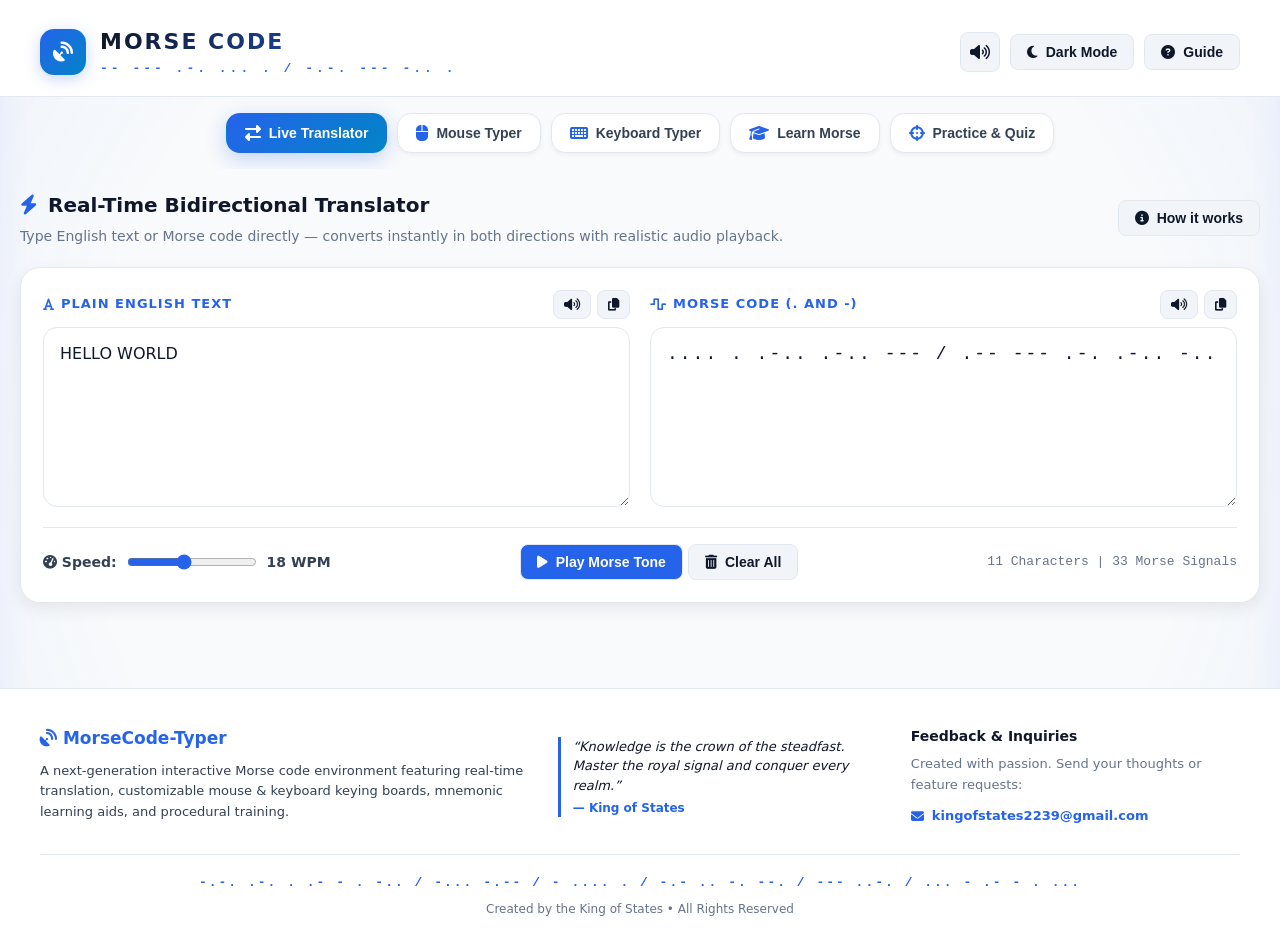
==== commit 665e6c39: "Enhance Practice Mode with Mixed Mode default, large audio banner, touch controls; add Morse box spe" ====
--- a/index.html
+++ b/index.html
@@ -1,5 +1,5 @@
 <!DOCTYPE html>
-<html lang="en" data-theme="dark">
+<html lang="en" data-theme="light">
 <head>
   <meta charset="UTF-8">
   <meta name="viewport" content="width=device-width, initial-scale=1.0">
@@ -15,7 +15,7 @@
   <canvas id="manaAuraCanvas"></canvas>
 
   <div class="app-wrapper">
-    <!-- Header -->
+    <!-- Header (Scrolls naturally with page) -->
     <header class="main-header">
       <div class="container header-inner">
         <div class="brand-section">
@@ -33,7 +33,7 @@
             <i class="fas fa-volume-up"></i>
           </button>
           <button id="themeToggleBtn" class="btn-icon-labeled" title="Toggle Theme">
-            <i class="fas fa-sun"></i> <span class="btn-text">Light Mode</span>
+            <i class="fas fa-moon"></i> <span class="btn-text">Dark Mode</span>
           </button>
           <button class="btn-icon-labeled open-help-modal-btn" data-guide="general" title="How to use">
             <i class="fas fa-circle-question"></i> <span>Guide</span>
@@ -96,15 +96,16 @@
               <textarea id="translatorTextInput" class="translator-textarea" placeholder="Type plain English text here... (e.g. HELLO WORLD)"></textarea>
             </div>
 
-            <!-- Morse Code Input Box -->
+            <!-- Morse Code Input Box with Speaker Button -->
             <div class="translator-box-wrap">
               <div class="box-header">
                 <span class="box-title"><i class="fas fa-wave-square"></i> Morse Code (. and -)</span>
                 <div class="box-actions">
+                  <button id="playMorseBoxBtn" class="box-action-btn" title="Play Morse Audio"><i class="fas fa-volume-up"></i></button>
                   <button id="copyMorseBtn" class="box-action-btn" title="Copy Morse"><i class="fas fa-copy"></i></button>
                 </div>
               </div>
-              <textarea id="translatorMorseInput" class="translator-textarea morse-code-font" placeholder="Type Morse code here... (. = dot, - = dash, / = space)"></textarea>
+              <textarea id="translatorMorseInput" class="translator-textarea morse-code-font" placeholder="Type Morse code here... (. = dot, - = dash, / = letter break, // = space)"></textarea>
             </div>
           </div>
 
@@ -137,7 +138,7 @@
         <div class="section-header">
           <div>
             <h2 class="section-title"><i class="fas fa-mouse"></i> Mouse Morse Typer</h2>
-            <p class="section-desc">Click on the board to transmit signals. Default: Left Click = Dot (.), Right Click = Dash (-). Pausing commits the letter.</p>
+            <p class="section-desc">Click on the board to transmit signals. Default: Left Click = Dot (.), Right Click = Dash (-). Pausing or clicking (/) commits the letter.</p>
           </div>
           <div class="section-header-actions">
             <button id="openMouseSettingsBtn" class="btn-icon-labeled">
@@ -170,7 +171,7 @@
               <div class="pad-instruction-icon"><i class="fas fa-hand-pointer"></i></div>
               <div class="pad-instruction-text">CLICK HERE TO TRANSMIT MORSE</div>
               <div class="pad-instruction-sub">Left Click = Dot (•) &nbsp;|&nbsp; Right Click = Dash (—)</div>
-              <div class="live-key-hint">Auto-Commit: Pausing for 750ms converts code to letter</div>
+              <div class="live-key-hint">Middle Click / Pause: Commits Letter &bull; Double Slash (//) = Space</div>
             </div>
           </div>
 
@@ -186,7 +187,8 @@
               <button id="copyMouseOutputBtn" class="btn-icon-labeled"><i class="fas fa-copy"></i> Copy</button>
               <button id="speakMouseBtn" class="btn-icon-labeled"><i class="fas fa-volume-high"></i> Speak</button>
               <button id="playMouseAudioBtn" class="btn-icon-labeled"><i class="fas fa-play"></i> Replay</button>
-              <button id="spaceMouseBtn" class="btn-icon-labeled"><i class="fas fa-arrows-left-right"></i> Space</button>
+              <button id="slashMouseBtn" class="btn-icon-labeled"><i class="fas fa-slash"></i> Break (/)</button>
+              <button id="spaceMouseBtn" class="btn-icon-labeled"><i class="fas fa-arrows-left-right"></i> Space (//)</button>
               <button id="backspaceMouseBtn" class="btn-icon-labeled"><i class="fas fa-delete-left"></i> Backspace</button>
               <button id="clearMouseOutputBtn" class="btn-icon-labeled"><i class="fas fa-trash-alt"></i> Clear</button>
             </div>
@@ -201,7 +203,7 @@
         <div class="section-header">
           <div>
             <h2 class="section-title"><i class="fas fa-keyboard"></i> Keyboard Morse Typer</h2>
-            <p class="section-desc">Transmit using your keyboard. Tap Spacebar for Dot, hold Spacebar for Dash, or bind custom keys!</p>
+            <p class="section-desc">Transmit using your keyboard. Tap Spacebar for Dot, hold Spacebar for Dash, or type [.], [-], [/] directly!</p>
           </div>
           <div class="section-header-actions">
             <button id="openKeyboardSettingsBtn" class="btn-icon-labeled">
@@ -233,8 +235,8 @@
             <div id="keyboardActivePad" class="interactive-pad-surface" tabindex="0">
               <div class="pad-instruction-icon"><i class="fas fa-keyboard"></i></div>
               <div class="pad-instruction-text" id="keyboardLiveKeyIndicator">PRESS KEYBOARD KEY TO TRANSMIT</div>
-              <div class="pad-instruction-sub" id="keyboardKeyHintBadge">Active Key: [ SPACEBAR ] (Tap = Dot, Hold = Dash)</div>
-              <div class="live-key-hint">Press Enter for Word Space &nbsp;|&nbsp; Backspace to delete</div>
+              <div class="pad-instruction-sub" id="keyboardKeyHintBadge">Active Key: [ SPACEBAR ] (Tap = Dot, Hold = Dash) | Direct [ . ] [ - ] [ / ] active</div>
+              <div class="live-key-hint">Press [/] for Letter Break &bull; [//] or [Enter] for Word Space</div>
             </div>
           </div>
 
@@ -250,7 +252,8 @@
               <button id="copyKeyboardOutputBtn" class="btn-icon-labeled"><i class="fas fa-copy"></i> Copy</button>
               <button id="speakKeyboardBtn" class="btn-icon-labeled"><i class="fas fa-volume-high"></i> Speak</button>
               <button id="playKeyboardAudioBtn" class="btn-icon-labeled"><i class="fas fa-play"></i> Replay</button>
-              <button id="spaceKeyboardBtn" class="btn-icon-labeled"><i class="fas fa-arrows-left-right"></i> Space</button>
+              <button id="slashKeyboardBtn" class="btn-icon-labeled"><i class="fas fa-slash"></i> Break (/)</button>
+              <button id="spaceKeyboardBtn" class="btn-icon-labeled"><i class="fas fa-arrows-left-right"></i> Space (//)</button>
               <button id="backspaceKeyboardBtn" class="btn-icon-labeled"><i class="fas fa-delete-left"></i> Backspace</button>
               <button id="clearKeyboardOutputBtn" class="btn-icon-labeled"><i class="fas fa-trash-alt"></i> Clear</button>
             </div>
@@ -314,6 +317,7 @@
             <div class="form-group">
               <label for="practiceQuizMode"><i class="fas fa-gamepad"></i> Challenge Mode</label>
               <select id="practiceQuizMode" class="form-control">
+                <option value="all-mixed" selected>⚡ Mixed Challenge (All Modes Shuffled)</option>
                 <option value="morse-to-text">Morse ➔ Character (MCQ)</option>
                 <option value="text-to-morse">Character ➔ Morse (MCQ)</option>
                 <option value="audio-to-text">Audio Tone ➔ Character</option>
@@ -359,13 +363,18 @@
           <!-- Quiz Arena Card -->
           <div class="quiz-main-card" id="quizQuestionContainer">
             <div class="quiz-question-header">
-              <div class="quiz-subtitle" id="quizQuestionSubtitle">Identify the decoded character:</div>
+              <div class="quiz-subtitle" id="quizQuestionSubtitle">Question: Identify the decoded character:</div>
               <div class="quiz-prompt-box">
                 <div class="quiz-prompt-text" id="quizQuestionPrompt">...</div>
-                <button id="quizAudioPlayBtn" class="quiz-audio-play-btn" title="Replay Tone" style="display: none;">
-                  <i class="fas fa-volume-up"></i>
-                </button>
-              </div>
+              </div>
+            </div>
+
+            <!-- Dedicated Large Audio Banner for Audio Challenge -->
+            <div class="quiz-audio-banner" id="quizAudioContainer" style="display: none;">
+              <button id="quizAudioPlayBtn" class="quiz-sound-banner-btn" type="button">
+                <i class="fas fa-volume-high"></i> <span>Play Sound Signal</span>
+              </button>
+              <span style="font-size: 13px; color: var(--text-muted);">Click button to listen or replay the audio tone</span>
             </div>
 
             <!-- Multiple Choice Grid -->
@@ -373,13 +382,15 @@
 
             <!-- Interactive Tapping Box Mode -->
             <div class="interactive-tapping-container" id="quizInteractiveTappingBox" style="display: none;">
-              <div class="interactive-tap-buffer" id="quizInteractiveBuffer">Tap code here...</div>
+              <div class="interactive-tap-buffer" id="quizInteractiveBuffer">Tap code using buttons or keyboard...</div>
               <div class="interactive-tap-buttons">
-                <button class="quiz-tap-action-btn" id="quizTapDotBtn">Dot ( . )</button>
-                <button class="quiz-tap-action-btn" id="quizTapDashBtn">Dash ( - )</button>
-                <button class="quiz-tap-action-btn" id="quizTapSpaceBtn">Space ( / )</button>
-                <button class="quiz-tap-action-btn" id="quizTapClearBtn"><i class="fas fa-trash"></i></button>
-                <button class="quiz-tap-action-btn" id="quizTapSubmitBtn" style="background: var(--primary); color: #fff;">Submit Code</button>
+                <button class="quiz-tap-action-btn" id="quizTapDotBtn" type="button">Dot ( . )</button>
+                <button class="quiz-tap-action-btn" id="quizTapDashBtn" type="button">Dash ( - )</button>
+                <button class="quiz-tap-action-btn" id="quizTapSlashBtn" type="button">Break ( / )</button>
+                <button class="quiz-tap-action-btn" id="quizTapSpaceBtn" type="button">Space ( // )</button>
+                <button class="quiz-tap-action-btn" id="quizTapBackspaceBtn" type="button"><i class="fas fa-delete-left"></i></button>
+                <button class="quiz-tap-action-btn" id="quizTapClearBtn" type="button"><i class="fas fa-trash"></i></button>
+                <button class="quiz-tap-action-btn" id="quizTapSubmitBtn" type="button" style="background: var(--primary); color: #fff;">Submit Code</button>
               </div>
               <div class="interactive-feedback-row" id="quizInteractiveFeedback"></div>
             </div>
@@ -406,8 +417,8 @@
 
           <div class="footer-motivation">
             <div class="quote-box">
-              <span id="themeMotivationalQuote">&ldquo;ARISE. Conquer the darkness, awaken your shadow power, and rule the silent frequencies.&rdquo;</span>
-              <div class="quote-author" id="themeMotivationalAuthor">— The Shadow Monarch</div>
+              <span id="themeMotivationalQuote">&ldquo;Knowledge is the crown of the steadfast. Master the royal signal and conquer every realm.&rdquo;</span>
+              <div class="quote-author" id="themeMotivationalAuthor">— King of States</div>
             </div>
           </div>
 
@@ -447,16 +458,24 @@
         <div class="form-group">
           <label for="mouseModeSelect">Input Method</label>
           <select id="mouseModeSelect" class="form-control">
-            <option value="dual-click">Dual Click (Left = Dot, Right = Dash) [Recommended]</option>
-            <option value="single-click-timing">Single Click Timing (Short = Dot, Long = Dash)</option>
+            <option value="dual-click">Dual Click (Left = Dot, Right = Dash, Middle = Break /) [Recommended]</option>
+            <option value="single-click-timing">Single Click Timing (Short = Dot, Long = Dash/Break)</option>
             <option value="custom">Custom Button Assignments</option>
           </select>
         </div>
 
         <div id="mouseSingleTimingGroup" style="display: none;">
           <div class="form-group">
-            <label for="mouseSingleThreshInput">Long Press (Dash) Threshold (ms)</label>
+            <label for="mouseSingleThreshInput">Long Press Threshold (ms)</label>
             <input type="number" id="mouseSingleThreshInput" class="form-control" value="200" min="100" max="600" step="20">
+          </div>
+          <div class="form-group">
+            <label for="mouseCustomLongPress">Long Press Action</label>
+            <select id="mouseCustomLongPress" class="form-control">
+              <option value="dash">Dash (-)</option>
+              <option value="slash">Letter Break (/)</option>
+              <option value="space">Word Space (//)</option>
+            </select>
           </div>
         </div>
 
@@ -466,7 +485,8 @@
             <select id="mouseLeftAction" class="form-control">
               <option value="dot">Dot (.)</option>
               <option value="dash">Dash (-)</option>
-              <option value="space">Letter / Word Break</option>
+              <option value="slash">Letter Break (/)</option>
+              <option value="double-slash">Word Space (//)</option>
             </select>
           </div>
           <div class="form-group">
@@ -474,15 +494,15 @@
             <select id="mouseRightAction" class="form-control">
               <option value="dash">Dash (-)</option>
               <option value="dot">Dot (.)</option>
-              <option value="space">Letter / Word Break</option>
-              <option value="slash">Slash (/)</option>
+              <option value="slash">Letter Break (/)</option>
+              <option value="double-slash">Word Space (//)</option>
             </select>
           </div>
           <div class="form-group">
             <label for="mouseMiddleAction">Middle Click Action</label>
             <select id="mouseMiddleAction" class="form-control">
-              <option value="space">Letter / Word Break</option>
-              <option value="slash">Slash (/)</option>
+              <option value="slash">Letter Break (/)</option>
+              <option value="double-slash">Word Space (//)</option>
               <option value="dot">Dot (.)</option>
               <option value="dash">Dash (-)</option>
             </select>
@@ -582,10 +602,10 @@
             </div>
           </div>
           <div class="form-group">
-            <label>Word Space Key</label>
+            <label>Letter Break (/) Key</label>
             <div style="display: flex; gap: 8px;">
-              <input type="text" id="kbDualSpaceInput" class="form-control" value=" " readonly>
-              <button class="btn-icon-labeled key-record-btn" data-target="kbDualSpaceInput">Set Key</button>
+              <input type="text" id="kbDualSlashInput" class="form-control" value="/" readonly>
+              <button class="btn-icon-labeled key-record-btn" data-target="kbDualSlashInput">Set Key</button>
             </div>
           </div>
         </div>
--- a/css/style.css
+++ b/css/style.css
@@ -35,17 +35,21 @@
   padding: 0 20px;
 }
 
+@media (max-width: 600px) {
+  .container {
+    padding: 0 12px;
+  }
+}
+
 /* ==========================================================================
-   HEADER & NAVBAR
+   HEADER & NAVBAR (Scrollable with page)
    ========================================================================== */
 .main-header {
   padding: 24px 0 16px 0;
   border-bottom: 1px solid var(--border-color);
-  background: var(--glass-bg);
-  backdrop-filter: blur(12px);
-  position: sticky;
-  top: 0;
-  z-index: 100;
+  background: var(--bg-secondary);
+  position: relative; /* Not fixed/sticky - scrolls naturally */
+  z-index: 10;
 }
 
 .header-inner {
@@ -59,29 +63,30 @@
 .brand-section {
   display: flex;
   align-items: center;
-  gap: 16px;
+  gap: 14px;
 }
 
 .brand-icon {
-  width: 48px;
-  height: 48px;
+  width: 46px;
+  height: 46px;
   border-radius: var(--radius-md);
   background: linear-gradient(135deg, var(--primary), var(--secondary));
   display: flex;
   align-items: center;
   justify-content: center;
   color: #fff;
+  font-size: 20px;
+  box-shadow: 0 4px 15px var(--primary-glow);
+  flex-shrink: 0;
+}
+
+.brand-titles {
+  display: flex;
+  flex-direction: column;
+}
+
+.main-title {
   font-size: 22px;
-  box-shadow: 0 4px 15px var(--primary-glow);
-}
-
-.brand-titles {
-  display: flex;
-  flex-direction: column;
-}
-
-.main-title {
-  font-size: 24px;
   font-weight: 800;
   letter-spacing: 2px;
   background: linear-gradient(90deg, var(--text-primary), var(--primary));
@@ -95,13 +100,13 @@
   letter-spacing: 3px;
   color: var(--primary);
   font-weight: 700;
-  opacity: 0.9;
+  opacity: 0.95;
 }
 
 .header-actions {
   display: flex;
   align-items: center;
-  gap: 12px;
+  gap: 10px;
 }
 
 .btn-icon-labeled {
@@ -117,6 +122,7 @@
   font-size: 14px;
   font-weight: 600;
   transition: all 0.2s ease;
+  touch-action: manipulation;
 }
 
 .btn-icon-labeled:hover {
@@ -139,6 +145,7 @@
   align-items: center;
   justify-content: center;
   transition: all 0.2s ease;
+  touch-action: manipulation;
 }
 
 .btn-icon-only:hover {
@@ -153,35 +160,46 @@
   padding: 16px 0;
   overflow-x: auto;
   white-space: nowrap;
+  -webkit-overflow-scrolling: touch;
+  scrollbar-width: thin;
 }
 
 .nav-tabs-grid {
   display: flex;
-  gap: 12px;
+  gap: 10px;
   justify-content: center;
   flex-wrap: wrap;
 }
 
+@media (max-width: 768px) {
+  .nav-tabs-grid {
+    justify-content: flex-start;
+    flex-wrap: nowrap;
+    padding-bottom: 4px;
+  }
+}
+
 .nav-tab-btn {
   display: inline-flex;
   align-items: center;
-  gap: 10px;
-  padding: 12px 20px;
+  gap: 8px;
+  padding: 11px 18px;
   border-radius: var(--radius-md);
   background: var(--bg-card);
   color: var(--text-secondary);
   border: 1px solid var(--border-color);
   cursor: pointer;
-  font-size: 15px;
+  font-size: 14px;
   font-weight: 700;
-  transition: all 0.25s cubic-bezier(0.4, 0, 0.2, 1);
+  transition: all 0.2s ease;
   box-shadow: var(--shadow-sm);
+  flex-shrink: 0;
+  touch-action: manipulation;
 }
 
 .nav-tab-btn i {
-  font-size: 17px;
-  color: var(--primary);
-  transition: transform 0.2s ease;
+  font-size: 16px;
+  color: var(--primary);
 }
 
 .nav-tab-btn:hover {
@@ -189,10 +207,6 @@
   border-color: var(--primary);
   transform: translateY(-2px);
   box-shadow: 0 6px 18px var(--primary-glow);
-}
-
-.nav-tab-btn:hover i {
-  transform: scale(1.15);
 }
 
 .nav-tab-btn.active {
@@ -211,7 +225,7 @@
    ========================================================================== */
 .main-content {
   flex: 1;
-  padding: 24px 0 60px 0;
+  padding: 20px 0 60px 0;
 }
 
 .tab-pane {
@@ -229,11 +243,11 @@
   align-items: center;
   flex-wrap: wrap;
   gap: 12px;
-  margin-bottom: 24px;
+  margin-bottom: 20px;
 }
 
 .section-title {
-  font-size: 22px;
+  font-size: 20px;
   font-weight: 700;
   display: flex;
   align-items: center;
@@ -263,9 +277,15 @@
   background: var(--bg-card);
   border: 1px solid var(--border-color);
   border-radius: var(--radius-lg);
-  padding: 24px;
+  padding: 22px;
   box-shadow: var(--shadow-md);
-  margin-bottom: 30px;
+  margin-bottom: 25px;
+}
+
+@media (max-width: 600px) {
+  .translator-card {
+    padding: 16px;
+  }
 }
 
 .translator-grid {
@@ -278,6 +298,7 @@
 @media (max-width: 768px) {
   .translator-grid {
     grid-template-columns: 1fr;
+    gap: 16px;
   }
 }
 
@@ -294,7 +315,7 @@
 }
 
 .box-title {
-  font-size: 14px;
+  font-size: 13px;
   font-weight: 700;
   text-transform: uppercase;
   letter-spacing: 1px;
@@ -310,19 +331,20 @@
 }
 
 .box-action-btn {
-  background: transparent;
-  border: none;
-  color: var(--text-muted);
+  background: var(--bg-tertiary);
+  border: 1px solid var(--border-color);
+  color: var(--text-primary);
   cursor: pointer;
-  font-size: 14px;
-  padding: 4px 8px;
+  font-size: 13px;
+  padding: 6px 10px;
   border-radius: var(--radius-sm);
   transition: all 0.2s ease;
+  touch-action: manipulation;
 }
 
 .box-action-btn:hover {
   color: var(--primary);
-  background: var(--bg-tertiary);
+  border-color: var(--primary);
 }
 
 .translator-textarea {
@@ -338,6 +360,12 @@
   resize: vertical;
   outline: none;
   transition: border-color var(--transition-speed), box-shadow var(--transition-speed);
+}
+
+@media (max-width: 600px) {
+  .translator-textarea {
+    height: 140px;
+  }
 }
 
 .translator-textarea.morse-code-font {
@@ -394,6 +422,7 @@
 @media (max-width: 900px) {
   .typer-workspace {
     grid-template-columns: 1fr;
+    gap: 18px;
   }
 }
 
@@ -401,16 +430,22 @@
   background: var(--bg-card);
   border: 1px solid var(--border-color);
   border-radius: var(--radius-lg);
-  padding: 24px;
+  padding: 22px;
   box-shadow: var(--shadow-md);
   display: flex;
   flex-direction: column;
+}
+
+@media (max-width: 600px) {
+  .tapping-pad-card {
+    padding: 16px;
+  }
 }
 
 .interactive-pad-surface {
   position: relative;
   flex: 1;
-  min-height: 240px;
+  min-height: 230px;
   background: var(--bg-pad);
   border: 2px dashed var(--border-color);
   border-radius: var(--radius-md);
@@ -420,9 +455,11 @@
   justify-content: center;
   cursor: pointer;
   user-select: none;
+  -webkit-user-select: none;
   overflow: hidden;
   transition: all 0.2s ease;
-  margin-bottom: 20px;
+  margin-bottom: 18px;
+  touch-action: manipulation;
 }
 
 .interactive-pad-surface:hover {
@@ -438,16 +475,17 @@
 }
 
 .pad-instruction-icon {
-  font-size: 40px;
-  color: var(--primary);
-  margin-bottom: 12px;
+  font-size: 38px;
+  color: var(--primary);
+  margin-bottom: 10px;
 }
 
 .pad-instruction-text {
-  font-size: 16px;
+  font-size: 15px;
   font-weight: 700;
   color: var(--text-primary);
   text-align: center;
+  padding: 0 10px;
 }
 
 .pad-instruction-sub {
@@ -455,6 +493,7 @@
   color: var(--text-muted);
   margin-top: 4px;
   text-align: center;
+  padding: 0 10px;
 }
 
 .live-key-hint {
@@ -466,14 +505,15 @@
   font-size: 12px;
   font-weight: 700;
   font-family: var(--font-mono);
-}
-
-/* Dual Display Boards: Board 1 (Buffer) & Board 2 (Decoded Output) */
+  text-align: center;
+}
+
+/* Dual Display Boards */
 .live-buffer-board {
   background: var(--bg-tertiary);
   border: 1px solid var(--border-color);
   border-radius: var(--radius-md);
-  padding: 16px;
+  padding: 14px 18px;
   display: flex;
   align-items: center;
   justify-content: space-between;
@@ -485,12 +525,12 @@
 .buffer-content-wrap {
   display: flex;
   align-items: center;
-  gap: 14px;
+  gap: 12px;
 }
 
 .buffer-symbols {
   font-family: var(--font-mono);
-  font-size: 24px;
+  font-size: 22px;
   font-weight: 800;
   color: var(--primary);
   letter-spacing: 4px;
@@ -509,8 +549,8 @@
 }
 
 .commit-timer-svg {
-  width: 38px;
-  height: 38px;
+  width: 36px;
+  height: 36px;
   transform: rotate(-90deg);
 }
 
@@ -546,15 +586,21 @@
   background: var(--bg-card);
   border: 1px solid var(--border-color);
   border-radius: var(--radius-lg);
-  padding: 24px;
+  padding: 22px;
   box-shadow: var(--shadow-md);
   display: flex;
   flex-direction: column;
+}
+
+@media (max-width: 600px) {
+  .decoded-output-card {
+    padding: 16px;
+  }
 }
 
 .decoded-output-textarea {
   flex: 1;
-  min-height: 220px;
+  min-height: 200px;
   padding: 16px;
   border-radius: var(--radius-md);
   border: 1px solid var(--border-color);
@@ -568,10 +614,16 @@
   margin-bottom: 16px;
 }
 
+@media (max-width: 600px) {
+  .decoded-output-textarea {
+    min-height: 140px;
+  }
+}
+
 .output-action-bar {
   display: flex;
   flex-wrap: wrap;
-  gap: 10px;
+  gap: 8px;
 }
 
 /* ==========================================================================
@@ -582,8 +634,8 @@
   justify-content: space-between;
   align-items: center;
   flex-wrap: wrap;
-  gap: 16px;
-  margin-bottom: 24px;
+  gap: 14px;
+  margin-bottom: 20px;
 }
 
 .filter-btn-group {
@@ -593,7 +645,7 @@
 }
 
 .learn-filter-btn {
-  padding: 8px 16px;
+  padding: 8px 14px;
   border-radius: var(--radius-sm);
   background: var(--bg-card);
   border: 1px solid var(--border-color);
@@ -602,6 +654,7 @@
   font-size: 13px;
   font-weight: 600;
   transition: all 0.2s ease;
+  touch-action: manipulation;
 }
 
 .learn-filter-btn.active, .learn-filter-btn:hover {
@@ -618,7 +671,13 @@
   color: var(--text-primary);
   font-size: 14px;
   outline: none;
-  width: 220px;
+  width: 200px;
+}
+
+@media (max-width: 600px) {
+  .learn-search-input {
+    width: 100%;
+  }
 }
 
 .learn-search-input:focus {
@@ -628,15 +687,22 @@
 .learn-grid {
   display: grid;
   grid-template-columns: repeat(auto-fill, minmax(240px, 1fr));
-  gap: 20px;
+  gap: 18px;
   margin-bottom: 30px;
+}
+
+@media (max-width: 600px) {
+  .learn-grid {
+    grid-template-columns: 1fr;
+    gap: 14px;
+  }
 }
 
 .learn-char-card {
   background: var(--bg-card);
   border: 1px solid var(--border-color);
   border-radius: var(--radius-md);
-  padding: 18px;
+  padding: 16px;
   box-shadow: var(--shadow-sm);
   transition: all 0.25s ease;
   display: flex;
@@ -644,7 +710,7 @@
 }
 
 .learn-char-card:hover {
-  transform: translateY(-4px);
+  transform: translateY(-3px);
   border-color: var(--primary);
   box-shadow: var(--shadow-neon);
 }
@@ -653,11 +719,11 @@
   display: flex;
   justify-content: space-between;
   align-items: center;
-  margin-bottom: 12px;
+  margin-bottom: 10px;
 }
 
 .char-badge {
-  font-size: 28px;
+  font-size: 26px;
   font-weight: 900;
   color: var(--text-primary);
 }
@@ -674,6 +740,7 @@
   align-items: center;
   justify-content: center;
   transition: all 0.2s ease;
+  touch-action: manipulation;
 }
 
 .play-char-btn:hover {
@@ -694,7 +761,7 @@
 
 .morse-text {
   font-family: var(--font-mono);
-  font-size: 20px;
+  font-size: 18px;
   font-weight: 800;
   color: var(--primary);
   letter-spacing: 2px;
@@ -706,24 +773,18 @@
 }
 
 .symbol-pill {
-  font-size: 16px;
+  font-size: 15px;
   font-weight: 800;
-  line-height: 1;
-}
-
-.pill-dot {
-  color: var(--primary);
-}
-
-.pill-dash {
-  color: var(--accent-gold);
-}
+}
+
+.pill-dot { color: var(--primary); }
+.pill-dash { color: var(--accent-gold); }
 
 .mnemonic-section {
   flex: 1;
   font-size: 13px;
   color: var(--text-secondary);
-  margin-bottom: 14px;
+  margin-bottom: 12px;
 }
 
 .mnemonic-word {
@@ -752,6 +813,7 @@
   font-weight: 700;
   cursor: pointer;
   transition: all 0.2s ease;
+  touch-action: manipulation;
 }
 
 .try-char-btn:hover {
@@ -760,7 +822,6 @@
   border-color: var(--primary);
 }
 
-/* Full Chart Modal Image */
 .chart-img-modal-body {
   text-align: center;
   overflow: auto;
@@ -787,6 +848,7 @@
 @media (max-width: 860px) {
   .practice-container {
     grid-template-columns: 1fr;
+    gap: 18px;
   }
 }
 
@@ -798,7 +860,7 @@
   box-shadow: var(--shadow-md);
   display: flex;
   flex-direction: column;
-  gap: 18px;
+  gap: 16px;
 }
 
 .stat-item {
@@ -824,7 +886,7 @@
 
 .rank-badge {
   display: inline-block;
-  padding: 6px 12px;
+  padding: 8px 12px;
   border-radius: var(--radius-sm);
   font-size: 13px;
   font-weight: 800;
@@ -841,7 +903,7 @@
   background: var(--bg-card);
   border: 1px solid var(--border-color);
   border-radius: var(--radius-lg);
-  padding: 30px;
+  padding: 28px;
   box-shadow: var(--shadow-md);
   display: flex;
   flex-direction: column;
@@ -849,53 +911,82 @@
   min-height: 420px;
 }
 
+@media (max-width: 600px) {
+  .quiz-main-card {
+    padding: 16px;
+    min-height: auto;
+  }
+}
+
 .quiz-question-header {
   text-align: center;
-  margin-bottom: 28px;
+  margin-bottom: 24px;
 }
 
 .quiz-subtitle {
   font-size: 14px;
   color: var(--text-muted);
-  margin-bottom: 8px;
+  margin-bottom: 12px;
 }
 
 .quiz-prompt-box {
   display: flex;
   align-items: center;
   justify-content: center;
-  gap: 16px;
+  min-height: 60px;
 }
 
 .quiz-prompt-text {
-  font-size: 38px;
+  font-size: 36px;
   font-weight: 900;
   font-family: var(--font-mono);
   letter-spacing: 4px;
   color: var(--primary);
 }
 
-.quiz-audio-play-btn {
-  width: 44px;
-  height: 44px;
-  border-radius: 50%;
-  background: var(--primary-light);
-  border: 1px solid var(--border-color);
-  color: var(--primary);
-  font-size: 18px;
+/* Dedicated Audio Question Banner */
+.quiz-audio-banner {
+  display: flex;
+  flex-direction: column;
+  align-items: center;
+  justify-content: center;
+  gap: 12px;
+  margin-bottom: 10px;
+}
+
+.quiz-sound-banner-btn {
+  display: inline-flex;
+  align-items: center;
+  gap: 12px;
+  padding: 16px 28px;
+  border-radius: var(--radius-md);
+  background: linear-gradient(135deg, var(--primary), var(--secondary));
+  color: #fff;
+  border: none;
+  font-size: 17px;
+  font-weight: 800;
   cursor: pointer;
+  box-shadow: 0 6px 20px var(--primary-glow);
+  transition: all 0.2s ease;
+  touch-action: manipulation;
+}
+
+.quiz-sound-banner-btn:hover {
+  transform: scale(1.03);
+  box-shadow: 0 8px 25px var(--primary-glow);
 }
 
 .quiz-options-grid {
   display: grid;
   grid-template-columns: 1fr 1fr;
-  gap: 16px;
-  margin-bottom: 24px;
-}
-
-@media (max-width: 600px) {
+  gap: 14px;
+  margin-bottom: 20px;
+}
+
+@media (max-width: 640px) {
   .quiz-options-grid {
     grid-template-columns: 1fr;
+    gap: 10px;
   }
 }
 
@@ -912,6 +1003,8 @@
   align-items: center;
   gap: 12px;
   transition: all 0.2s ease;
+  touch-action: manipulation;
+  min-height: 58px;
 }
 
 .quiz-option-btn:hover {
@@ -931,34 +1024,35 @@
   color: var(--primary);
   font-size: 13px;
   font-weight: 800;
+  flex-shrink: 0;
 }
 
 .quiz-option-btn.correct-choice {
-  background: rgba(16, 185, 129, 0.2);
-  border-color: var(--success);
-  color: var(--success);
+  background: rgba(16, 185, 129, 0.2) !important;
+  border-color: var(--success) !important;
+  color: var(--success) !important;
 }
 
 .quiz-option-btn.wrong-choice {
-  background: rgba(244, 63, 94, 0.2);
-  border-color: var(--danger);
-  color: var(--danger);
-}
-
-/* Interactive Tapping Challenge in Quiz */
+  background: rgba(244, 63, 94, 0.2) !important;
+  border-color: var(--danger) !important;
+  color: var(--danger) !important;
+}
+
+/* Interactive Tapping Challenge */
 .interactive-tapping-container {
   text-align: center;
-  margin-bottom: 24px;
+  margin-bottom: 20px;
 }
 
 .interactive-tap-buffer {
   min-height: 60px;
-  padding: 12px;
+  padding: 12px 18px;
   border-radius: var(--radius-md);
   background: var(--bg-tertiary);
   border: 2px solid var(--border-color);
   font-family: var(--font-mono);
-  font-size: 28px;
+  font-size: 26px;
   font-weight: 800;
   color: var(--primary);
   letter-spacing: 4px;
@@ -966,26 +1060,28 @@
   display: flex;
   align-items: center;
   justify-content: center;
+  word-break: break-all;
 }
 
 .interactive-tap-buttons {
   display: flex;
   justify-content: center;
-  gap: 10px;
+  gap: 8px;
   flex-wrap: wrap;
   margin-bottom: 14px;
 }
 
 .quiz-tap-action-btn {
-  padding: 12px 24px;
+  padding: 12px 20px;
   border-radius: var(--radius-sm);
   background: var(--bg-tertiary);
   border: 1px solid var(--border-color);
   color: var(--text-primary);
-  font-size: 16px;
+  font-size: 15px;
   font-weight: 700;
   cursor: pointer;
   transition: all 0.2s ease;
+  touch-action: manipulation;
 }
 
 .quiz-tap-action-btn:hover {
@@ -1009,32 +1105,33 @@
 .main-footer {
   border-top: 1px solid var(--border-color);
   background: var(--bg-secondary);
-  padding: 40px 0 25px 0;
+  padding: 36px 0 25px 0;
   margin-top: auto;
 }
 
 .footer-content-grid {
   display: grid;
   grid-template-columns: 1.5fr 1fr 1fr;
-  gap: 30px;
-  margin-bottom: 30px;
+  gap: 24px;
+  margin-bottom: 25px;
 }
 
 @media (max-width: 768px) {
   .footer-content-grid {
     grid-template-columns: 1fr;
+    gap: 20px;
   }
 }
 
 .footer-brand h3 {
-  font-size: 18px;
+  font-size: 17px;
   font-weight: 800;
   margin-bottom: 8px;
   color: var(--primary);
 }
 
 .footer-brand p {
-  font-size: 14px;
+  font-size: 13px;
   color: var(--text-secondary);
 }
 
@@ -1046,7 +1143,7 @@
 
 .quote-box {
   font-style: italic;
-  font-size: 14px;
+  font-size: 13px;
   color: var(--text-primary);
   border-left: 3px solid var(--primary);
   padding-left: 12px;
@@ -1057,14 +1154,14 @@
   font-style: normal;
   font-weight: 700;
   color: var(--primary);
-  margin-top: 6px;
+  margin-top: 4px;
   font-size: 12px;
 }
 
 .footer-feedback h4 {
-  font-size: 15px;
+  font-size: 14px;
   font-weight: 700;
-  margin-bottom: 8px;
+  margin-bottom: 6px;
   color: var(--text-primary);
 }
 
@@ -1075,35 +1172,34 @@
   color: var(--primary);
   text-decoration: none;
   font-weight: 600;
-  font-size: 14px;
-  transition: color 0.2s ease;
+  font-size: 13px;
 }
 
 .feedback-email-link:hover {
   text-decoration: underline;
-  color: var(--primary-hover);
 }
 
 .footer-bottom-row {
   border-top: 1px solid var(--border-color);
-  padding-top: 20px;
+  padding-top: 18px;
   display: flex;
   flex-direction: column;
   align-items: center;
-  gap: 8px;
+  gap: 6px;
   text-align: center;
 }
 
 .creator-morse-inscribed {
   font-family: var(--font-mono);
-  font-size: 14px;
+  font-size: 13px;
   letter-spacing: 2px;
   color: var(--primary);
   font-weight: 700;
+  word-break: break-all;
 }
 
 .creator-text-sub {
-  font-size: 13px;
+  font-size: 12px;
   color: var(--text-muted);
 }
 
@@ -1122,7 +1218,7 @@
   display: flex;
   align-items: center;
   justify-content: center;
-  padding: 20px;
+  padding: 16px;
   opacity: 0;
   pointer-events: none;
   transition: opacity 0.25s ease;
@@ -1138,7 +1234,7 @@
   border: 1px solid var(--border-color);
   border-radius: var(--radius-lg);
   width: 100%;
-  max-width: 580px;
+  max-width: 560px;
   box-shadow: var(--shadow-lg);
   overflow: hidden;
   animation: modalFadeIn 0.25s ease-out;
@@ -1149,7 +1245,7 @@
 }
 
 .modal-header {
-  padding: 18px 24px;
+  padding: 16px 20px;
   border-bottom: 1px solid var(--border-color);
   display: flex;
   justify-content: space-between;
@@ -1157,7 +1253,7 @@
 }
 
 .modal-header h3 {
-  font-size: 18px;
+  font-size: 17px;
   font-weight: 700;
   color: var(--text-primary);
 }
@@ -1166,9 +1262,10 @@
   background: transparent;
   border: none;
   color: var(--text-muted);
-  font-size: 20px;
+  font-size: 18px;
   cursor: pointer;
   transition: color 0.2s ease;
+  touch-action: manipulation;
 }
 
 .modal-close-btn:hover {
@@ -1176,21 +1273,21 @@
 }
 
 .modal-body {
-  padding: 24px;
+  padding: 20px;
   max-height: 70vh;
   overflow-y: auto;
 }
 
 .modal-footer {
-  padding: 16px 24px;
+  padding: 14px 20px;
   border-top: 1px solid var(--border-color);
   display: flex;
   justify-content: flex-end;
-  gap: 12px;
+  gap: 10px;
 }
 
 .form-group {
-  margin-bottom: 18px;
+  margin-bottom: 16px;
 }
 
 .form-group label {
@@ -1203,7 +1300,7 @@
 
 .form-control {
   width: 100%;
-  padding: 10px 14px;
+  padding: 10px 12px;
   border-radius: var(--radius-sm);
   border: 1px solid var(--border-color);
   background: var(--bg-input);
@@ -1219,24 +1316,25 @@
 /* Toast styling */
 .toast-container {
   position: fixed;
-  bottom: 24px;
-  right: 24px;
+  bottom: 20px;
+  right: 20px;
   z-index: 2000;
   display: flex;
   flex-direction: column;
+  gap: 8px;
+  max-width: 90vw;
+}
+
+.toast {
+  display: flex;
+  align-items: center;
   gap: 10px;
-}
-
-.toast {
-  display: flex;
-  align-items: center;
-  gap: 10px;
-  padding: 12px 18px;
+  padding: 12px 16px;
   border-radius: var(--radius-md);
   background: var(--bg-card);
   border: 1px solid var(--border-color);
   color: var(--text-primary);
-  font-size: 14px;
+  font-size: 13px;
   font-weight: 600;
   box-shadow: var(--shadow-lg);
   opacity: 0;
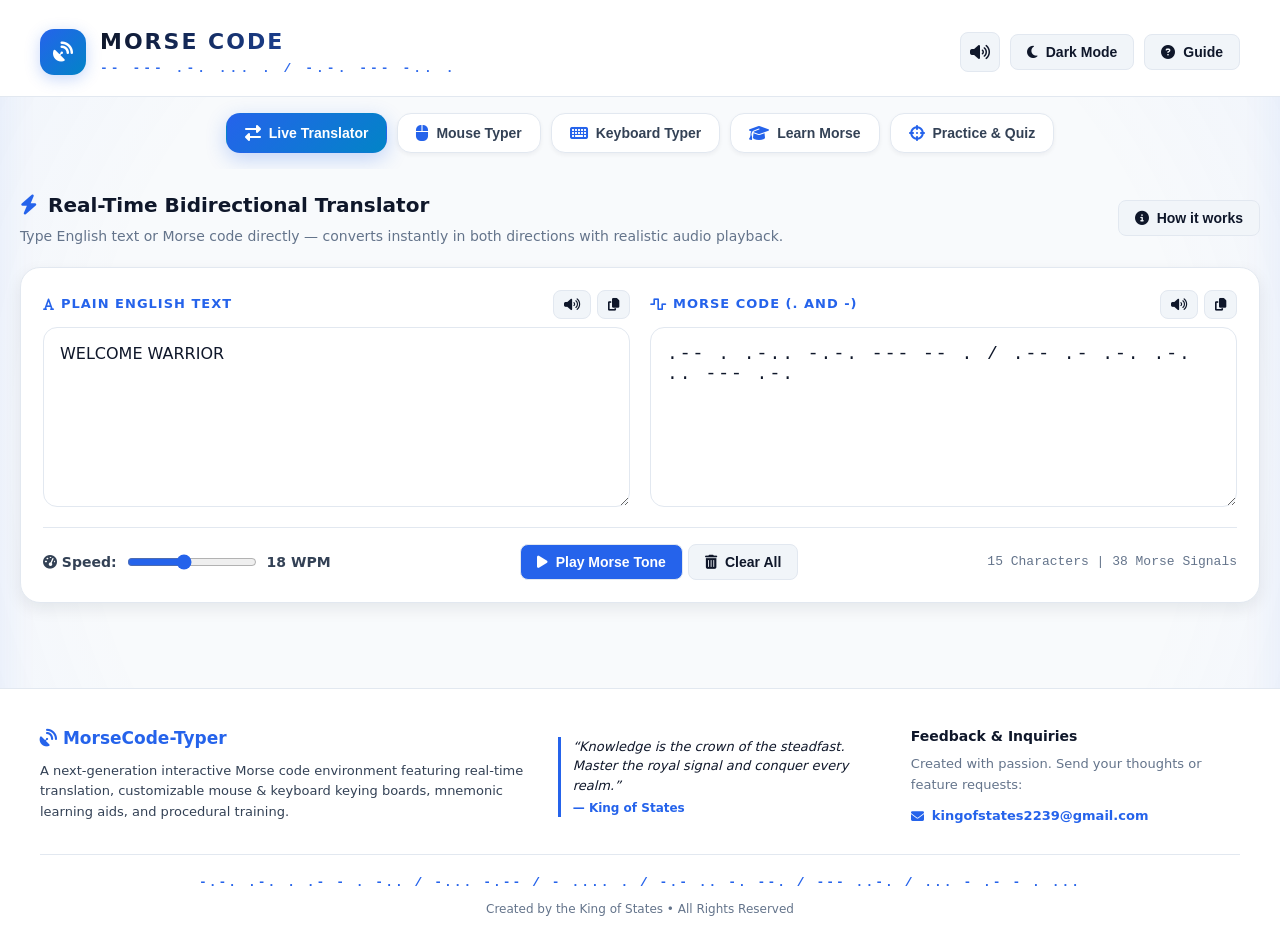
==== commit 9351c948: "Fix Clear All in Live Translator, set default text to WELCOME WARRIOR, and enhance Mouse Typer with " ====
--- a/index.html
+++ b/index.html
@@ -93,7 +93,7 @@
                   <button id="copyTextBtn" class="box-action-btn" title="Copy Text"><i class="fas fa-copy"></i></button>
                 </div>
               </div>
-              <textarea id="translatorTextInput" class="translator-textarea" placeholder="Type plain English text here... (e.g. HELLO WORLD)"></textarea>
+              <textarea id="translatorTextInput" class="translator-textarea" placeholder="Type plain English text here... (e.g. WELCOME WARRIOR)">WELCOME WARRIOR</textarea>
             </div>
 
             <!-- Morse Code Input Box with Speaker Button -->
@@ -105,7 +105,7 @@
                   <button id="copyMorseBtn" class="box-action-btn" title="Copy Morse"><i class="fas fa-copy"></i></button>
                 </div>
               </div>
-              <textarea id="translatorMorseInput" class="translator-textarea morse-code-font" placeholder="Type Morse code here... (. = dot, - = dash, / = letter break, // = space)"></textarea>
+              <textarea id="translatorMorseInput" class="translator-textarea morse-code-font" placeholder="Type Morse code here... (. = dot, - = dash, / = letter break, // = space)">.-- . .-.. -.-. --- -- . / .-- .- .-. .-. .. --- .-.</textarea>
             </div>
           </div>
 
@@ -126,7 +126,7 @@
               </button>
             </div>
 
-            <div class="stats-badge" id="translatorStats">0 Characters | 0 Morse Signals</div>
+            <div class="stats-badge" id="translatorStats">15 Characters | 38 Morse Signals</div>
           </div>
         </div>
       </section>
@@ -138,11 +138,11 @@
         <div class="section-header">
           <div>
             <h2 class="section-title"><i class="fas fa-mouse"></i> Mouse Morse Typer</h2>
-            <p class="section-desc">Click on the board to transmit signals. Default: Left Click = Dot (.), Right Click = Dash (-). Pausing or clicking (/) commits the letter.</p>
+            <p class="section-desc">Click on the board to transmit signals. Single click or hold to transmit dots, dashes, and letter breaks (/).</p>
           </div>
           <div class="section-header-actions">
             <button id="openMouseSettingsBtn" class="btn-icon-labeled">
-              <i class="fas fa-sliders"></i> Input & Sound Options
+              <i class="fas fa-sliders"></i> Customize Buttons & Hold
             </button>
             <button class="btn-icon-labeled open-help-modal-btn" data-guide="mouse">
               <i class="fas fa-question-circle"></i> Instructions
@@ -169,9 +169,9 @@
             <!-- Interactive Mouse Clicking Pad -->
             <div id="mouseClickPad" class="interactive-pad-surface">
               <div class="pad-instruction-icon"><i class="fas fa-hand-pointer"></i></div>
-              <div class="pad-instruction-text">CLICK HERE TO TRANSMIT MORSE</div>
-              <div class="pad-instruction-sub">Left Click = Dot (•) &nbsp;|&nbsp; Right Click = Dash (—)</div>
-              <div class="live-key-hint">Middle Click / Pause: Commits Letter &bull; Double Slash (//) = Space</div>
+              <div class="pad-instruction-text">CLICK OR HOLD HERE TO TRANSMIT MORSE</div>
+              <div class="pad-instruction-sub" id="mousePadInstructionHint">Left: DOT | Right: DASH | (/) = Break, (//) = Space</div>
+              <div class="live-key-hint">Customizable in Options: assign Dot, Dash, Break (/) & Hold to any button!</div>
             </div>
           </div>
 
@@ -447,67 +447,99 @@
        MODALS
        ======================================================================== -->
   
-  <!-- Mouse Settings Modal -->
+  <!-- Mouse Settings Modal (Full Button & Hold Customizer) -->
   <div id="mouseSettingsModal" class="modal-overlay">
-    <div class="modal-card">
+    <div class="modal-card wide-modal">
       <div class="modal-header">
-        <h3><i class="fas fa-sliders"></i> Mouse Typer Options</h3>
+        <h3><i class="fas fa-sliders"></i> Customize Mouse Buttons & Hold Controls</h3>
         <button id="closeMouseSettingsBtn" class="modal-close-btn"><i class="fas fa-times"></i></button>
       </div>
       <div class="modal-body">
         <div class="form-group">
-          <label for="mouseModeSelect">Input Method</label>
-          <select id="mouseModeSelect" class="form-control">
-            <option value="dual-click">Dual Click (Left = Dot, Right = Dash, Middle = Break /) [Recommended]</option>
-            <option value="single-click-timing">Single Click Timing (Short = Dot, Long = Dash/Break)</option>
-            <option value="custom">Custom Button Assignments</option>
+          <label for="mousePresetSelect"><i class="fas fa-wand-magic-sparkles"></i> Quick Setup Presets</label>
+          <select id="mousePresetSelect" class="form-control">
+            <option value="dual-click">Standard Dual Click: Left = Dot (.), Right = Dash (-), Middle = Break (/)</option>
+            <option value="single-button-right-hold">Single Button Timing: Right Click (Tap = Dot, Hold = Dash), Left Click = Break (/)</option>
+            <option value="single-button-left-hold">Single Button Timing: Left Click (Tap = Dot, Hold = Dash), Right Click = Break (/)</option>
           </select>
         </div>
 
-        <div id="mouseSingleTimingGroup" style="display: none;">
-          <div class="form-group">
-            <label for="mouseSingleThreshInput">Long Press Threshold (ms)</label>
-            <input type="number" id="mouseSingleThreshInput" class="form-control" value="200" min="100" max="600" step="20">
-          </div>
-          <div class="form-group">
-            <label for="mouseCustomLongPress">Long Press Action</label>
-            <select id="mouseCustomLongPress" class="form-control">
-              <option value="dash">Dash (-)</option>
-              <option value="slash">Letter Break (/)</option>
-              <option value="space">Word Space (//)</option>
-            </select>
-          </div>
-        </div>
-
-        <div id="mouseCustomActionGroup" style="display: none;">
-          <div class="form-group">
-            <label for="mouseLeftAction">Left Click Action</label>
-            <select id="mouseLeftAction" class="form-control">
-              <option value="dot">Dot (.)</option>
-              <option value="dash">Dash (-)</option>
-              <option value="slash">Letter Break (/)</option>
-              <option value="double-slash">Word Space (//)</option>
-            </select>
-          </div>
-          <div class="form-group">
-            <label for="mouseRightAction">Right Click Action</label>
-            <select id="mouseRightAction" class="form-control">
-              <option value="dash">Dash (-)</option>
-              <option value="dot">Dot (.)</option>
-              <option value="slash">Letter Break (/)</option>
-              <option value="double-slash">Word Space (//)</option>
-            </select>
-          </div>
-          <div class="form-group">
-            <label for="mouseMiddleAction">Middle Click Action</label>
-            <select id="mouseMiddleAction" class="form-control">
-              <option value="slash">Letter Break (/)</option>
-              <option value="double-slash">Word Space (//)</option>
-              <option value="dot">Dot (.)</option>
-              <option value="dash">Dash (-)</option>
-            </select>
-          </div>
-        </div>
+        <hr style="margin: 14px 0; border-color: var(--border-color);">
+
+        <div style="display: grid; grid-template-columns: 1fr 1fr; gap: 16px;">
+          <!-- Left Click Customizer -->
+          <div style="background: var(--bg-tertiary); padding: 14px; border-radius: var(--radius-md); border: 1px solid var(--border-color);">
+            <h4 style="font-size: 14px; font-weight: 700; color: var(--primary); margin-bottom: 10px;"><i class="fas fa-hand-pointer"></i> Left Mouse Button</h4>
+            <div class="form-group">
+              <label for="mouseLeftSingle">Single Click Action</label>
+              <select id="mouseLeftSingle" class="form-control">
+                <option value="dot">Dot ( . )</option>
+                <option value="dash">Dash ( - )</option>
+                <option value="slash">Letter Break ( / )</option>
+                <option value="none">Disabled</option>
+              </select>
+            </div>
+            <div class="form-group" style="margin-bottom: 0;">
+              <label for="mouseLeftLong">Long Press (Hold) Action</label>
+              <select id="mouseLeftLong" class="form-control">
+                <option value="none">Same as Single Click</option>
+                <option value="dash">Dash ( - )</option>
+                <option value="dot">Dot ( . )</option>
+                <option value="slash">Letter Break ( / )</option>
+              </select>
+            </div>
+          </div>
+
+          <!-- Right Click Customizer -->
+          <div style="background: var(--bg-tertiary); padding: 14px; border-radius: var(--radius-md); border: 1px solid var(--border-color);">
+            <h4 style="font-size: 14px; font-weight: 700; color: var(--primary); margin-bottom: 10px;"><i class="fas fa-hand-pointer"></i> Right Mouse Button</h4>
+            <div class="form-group">
+              <label for="mouseRightSingle">Single Click Action</label>
+              <select id="mouseRightSingle" class="form-control">
+                <option value="dash">Dash ( - )</option>
+                <option value="dot">Dot ( . )</option>
+                <option value="slash">Letter Break ( / )</option>
+                <option value="none">Disabled</option>
+              </select>
+            </div>
+            <div class="form-group" style="margin-bottom: 0;">
+              <label for="mouseRightLong">Long Press (Hold) Action</label>
+              <select id="mouseRightLong" class="form-control">
+                <option value="none">Same as Single Click</option>
+                <option value="dash">Dash ( - )</option>
+                <option value="dot">Dot ( . )</option>
+                <option value="slash">Letter Break ( / )</option>
+              </select>
+            </div>
+          </div>
+        </div>
+
+        <div style="display: grid; grid-template-columns: 1fr 1fr; gap: 16px; margin-top: 14px;">
+          <!-- Middle Click Customizer -->
+          <div style="background: var(--bg-tertiary); padding: 14px; border-radius: var(--radius-md); border: 1px solid var(--border-color);">
+            <h4 style="font-size: 14px; font-weight: 700; color: var(--primary); margin-bottom: 10px;"><i class="fas fa-arrows-up-down"></i> Middle Button (Scroll Click)</h4>
+            <div class="form-group" style="margin-bottom: 0;">
+              <label for="mouseMiddleSingle">Click Action</label>
+              <select id="mouseMiddleSingle" class="form-control">
+                <option value="slash">Letter Break ( / )</option>
+                <option value="dot">Dot ( . )</option>
+                <option value="dash">Dash ( - )</option>
+                <option value="none">Disabled</option>
+              </select>
+            </div>
+          </div>
+
+          <!-- Long Press Timing Threshold -->
+          <div style="background: var(--bg-tertiary); padding: 14px; border-radius: var(--radius-md); border: 1px solid var(--border-color);">
+            <h4 style="font-size: 14px; font-weight: 700; color: var(--primary); margin-bottom: 10px;"><i class="fas fa-stopwatch"></i> Hold Threshold</h4>
+            <div class="form-group" style="margin-bottom: 0;">
+              <label for="mouseLongPressThreshInput">Long Press Duration (ms)</label>
+              <input type="number" id="mouseLongPressThreshInput" class="form-control" value="200" min="100" max="600" step="20">
+            </div>
+          </div>
+        </div>
+
+        <hr style="margin: 16px 0; border-color: var(--border-color);">
 
         <div class="form-group">
           <label style="display: flex; align-items: center; gap: 8px; cursor: pointer;">
@@ -516,35 +548,34 @@
           </label>
         </div>
 
-        <div class="form-group">
-          <label for="mouseLetterTimeInput">Letter Pause Gap (ms to commit letter)</label>
-          <input type="number" id="mouseLetterTimeInput" class="form-control" value="750" min="300" max="2500" step="50">
-        </div>
-
-        <div class="form-group">
-          <label for="mouseWordTimeInput">Word Pause Gap (ms to add space)</label>
-          <input type="number" id="mouseWordTimeInput" class="form-control" value="1800" min="800" max="4500" step="100">
-        </div>
-
-        <hr style="margin: 16px 0; border-color: var(--border-color);">
-
-        <div class="form-group">
-          <label for="mouseFreqInput">Tone Pitch Frequency (Hz)</label>
-          <input type="range" id="mouseFreqInput" class="form-control" min="300" max="1200" step="20" value="700">
-        </div>
-
-        <div class="form-group">
-          <label for="mouseVolInput">Sound Volume (%)</label>
-          <input type="range" id="mouseVolInput" class="form-control" min="0" max="100" step="5" value="30">
-        </div>
-
-        <div class="form-group">
-          <label for="mouseWaveSelect">Oscillator Waveform</label>
-          <select id="mouseWaveSelect" class="form-control">
-            <option value="sine">Sine (Pure Tone)</option>
-            <option value="triangle">Triangle (Smooth Tone)</option>
-            <option value="square">Square (Retro Arcade Tone)</option>
-          </select>
+        <div style="display: grid; grid-template-columns: 1fr 1fr; gap: 16px;">
+          <div class="form-group">
+            <label for="mouseLetterTimeInput">Letter Pause Gap (ms to commit)</label>
+            <input type="number" id="mouseLetterTimeInput" class="form-control" value="750" min="300" max="2500" step="50">
+          </div>
+          <div class="form-group">
+            <label for="mouseWordTimeInput">Word Pause Gap (ms for space)</label>
+            <input type="number" id="mouseWordTimeInput" class="form-control" value="1800" min="800" max="4500" step="100">
+          </div>
+        </div>
+
+        <div style="display: grid; grid-template-columns: 1fr 1fr 1fr; gap: 14px;">
+          <div class="form-group">
+            <label for="mouseFreqInput">Pitch Frequency (Hz)</label>
+            <input type="range" id="mouseFreqInput" class="form-control" min="300" max="1200" step="20" value="700">
+          </div>
+          <div class="form-group">
+            <label for="mouseVolInput">Volume (%)</label>
+            <input type="range" id="mouseVolInput" class="form-control" min="0" max="100" step="5" value="30">
+          </div>
+          <div class="form-group">
+            <label for="mouseWaveSelect">Oscillator Waveform</label>
+            <select id="mouseWaveSelect" class="form-control">
+              <option value="sine">Sine</option>
+              <option value="triangle">Triangle</option>
+              <option value="square">Square</option>
+            </select>
+          </div>
         </div>
       </div>
       <div class="modal-footer">
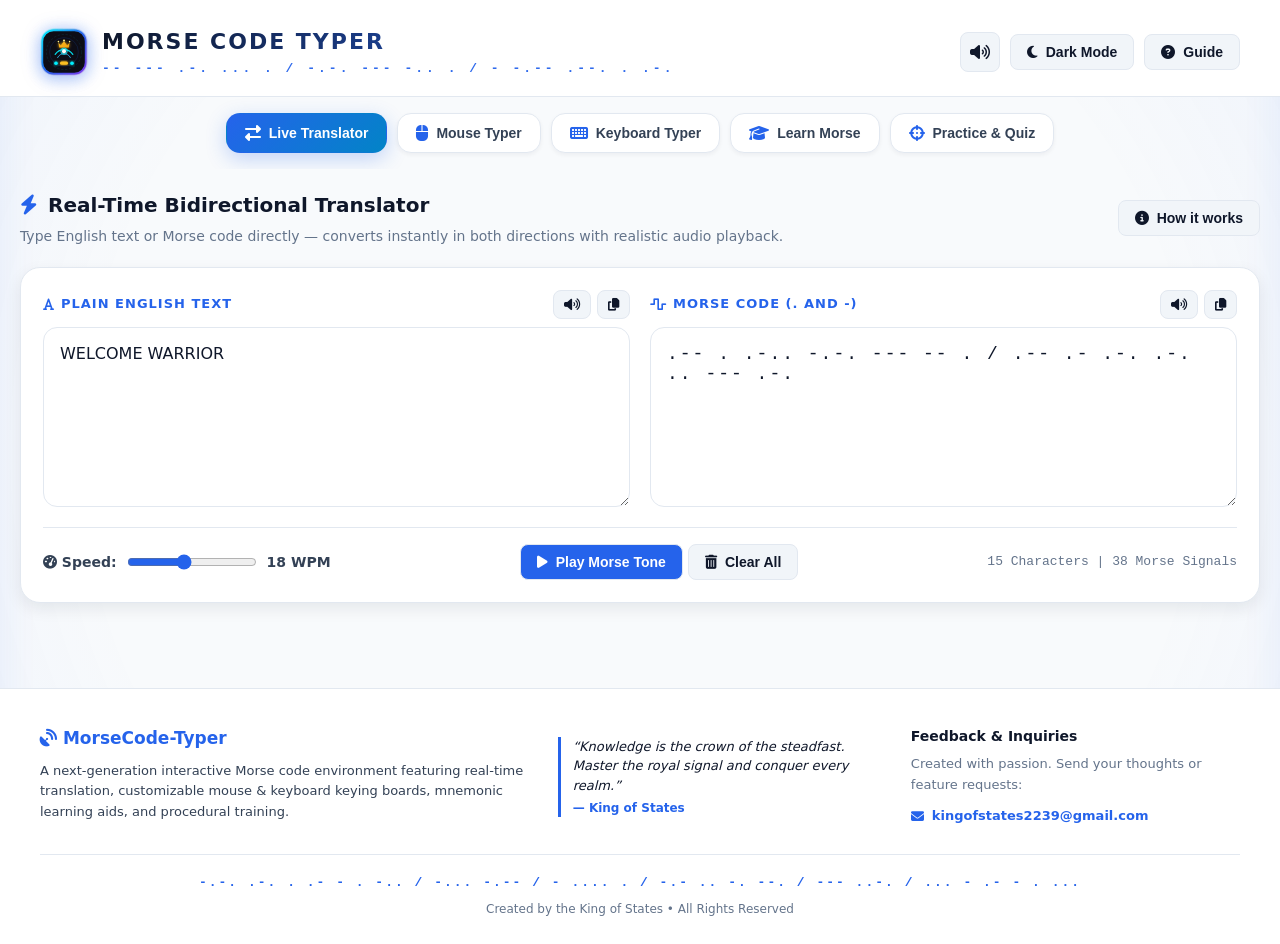
==== commit adef43b3: "Update title to MORSE CODE TYPER, create custom royal cyber SVG logo & favicon, and add explicit // " ====
--- a/index.html
+++ b/index.html
@@ -3,7 +3,8 @@
 <head>
   <meta charset="UTF-8">
   <meta name="viewport" content="width=device-width, initial-scale=1.0">
-  <title>MORSE CODE | King of States & Solo Leveling Edition</title>
+  <title>MORSE CODE TYPER | King of States & Solo Leveling Edition</title>
+  <link rel="icon" type="image/svg+xml" href="assets/favicon.svg">
   <link rel="stylesheet" href="https://cdnjs.cloudflare.com/ajax/libs/font-awesome/6.4.0/css/all.min.css">
   <link rel="stylesheet" href="css/themes.css">
   <link rel="stylesheet" href="css/animations.css">
@@ -19,12 +20,10 @@
     <header class="main-header">
       <div class="container header-inner">
         <div class="brand-section">
-          <div class="brand-icon">
-            <i class="fas fa-satellite-dish"></i>
-          </div>
+          <img src="assets/logo.svg" alt="Morse Code Typer Logo" class="brand-logo-img">
           <div class="brand-titles">
-            <h1 class="main-title">MORSE CODE</h1>
-            <div class="morse-sub-title">-- --- .-. ... . / -.-. --- -.. .</div>
+            <h1 class="main-title">MORSE CODE TYPER</h1>
+            <div class="morse-sub-title">-- --- .-. ... . / -.-. --- -.. . / - -.-- .--. . .-.</div>
           </div>
         </div>
 
@@ -171,7 +170,7 @@
               <div class="pad-instruction-icon"><i class="fas fa-hand-pointer"></i></div>
               <div class="pad-instruction-text">CLICK OR HOLD HERE TO TRANSMIT MORSE</div>
               <div class="pad-instruction-sub" id="mousePadInstructionHint">Left: DOT | Right: DASH | (/) = Break, (//) = Space</div>
-              <div class="live-key-hint">Customizable in Options: assign Dot, Dash, Break (/) & Hold to any button!</div>
+              <div class="live-key-hint">Customizable in Options: assign Dot, Dash, Break (/), Space (//) & Hold to any button!</div>
             </div>
           </div>
 
@@ -459,8 +458,8 @@
           <label for="mousePresetSelect"><i class="fas fa-wand-magic-sparkles"></i> Quick Setup Presets</label>
           <select id="mousePresetSelect" class="form-control">
             <option value="dual-click">Standard Dual Click: Left = Dot (.), Right = Dash (-), Middle = Break (/)</option>
-            <option value="single-button-right-hold">Single Button Timing: Right Click (Tap = Dot, Hold = Dash), Left Click = Break (/)</option>
-            <option value="single-button-left-hold">Single Button Timing: Left Click (Tap = Dot, Hold = Dash), Right Click = Break (/)</option>
+            <option value="single-button-right-hold">Single Button Timing: Right Click (Tap = Dot, Hold = Dash), Left Click = Break (/), Middle = Space (//)</option>
+            <option value="single-button-left-hold">Single Button Timing: Left Click (Tap = Dot, Hold = Dash), Right Click = Break (/), Middle = Space (//)</option>
           </select>
         </div>
 
@@ -476,6 +475,7 @@
                 <option value="dot">Dot ( . )</option>
                 <option value="dash">Dash ( - )</option>
                 <option value="slash">Letter Break ( / )</option>
+                <option value="double-slash">Word Space ( // )</option>
                 <option value="none">Disabled</option>
               </select>
             </div>
@@ -486,6 +486,7 @@
                 <option value="dash">Dash ( - )</option>
                 <option value="dot">Dot ( . )</option>
                 <option value="slash">Letter Break ( / )</option>
+                <option value="double-slash">Word Space ( // )</option>
               </select>
             </div>
           </div>
@@ -499,6 +500,7 @@
                 <option value="dash">Dash ( - )</option>
                 <option value="dot">Dot ( . )</option>
                 <option value="slash">Letter Break ( / )</option>
+                <option value="double-slash">Word Space ( // )</option>
                 <option value="none">Disabled</option>
               </select>
             </div>
@@ -509,6 +511,7 @@
                 <option value="dash">Dash ( - )</option>
                 <option value="dot">Dot ( . )</option>
                 <option value="slash">Letter Break ( / )</option>
+                <option value="double-slash">Word Space ( // )</option>
               </select>
             </div>
           </div>
@@ -522,6 +525,7 @@
               <label for="mouseMiddleSingle">Click Action</label>
               <select id="mouseMiddleSingle" class="form-control">
                 <option value="slash">Letter Break ( / )</option>
+                <option value="double-slash">Word Space ( // )</option>
                 <option value="dot">Dot ( . )</option>
                 <option value="dash">Dash ( - )</option>
                 <option value="none">Disabled</option>
--- a/css/style.css
+++ b/css/style.css
@@ -66,18 +66,18 @@
   gap: 14px;
 }
 
-.brand-icon {
-  width: 46px;
-  height: 46px;
+.brand-logo-img {
+  width: 48px;
+  height: 48px;
   border-radius: var(--radius-md);
-  background: linear-gradient(135deg, var(--primary), var(--secondary));
-  display: flex;
-  align-items: center;
-  justify-content: center;
-  color: #fff;
-  font-size: 20px;
   box-shadow: 0 4px 15px var(--primary-glow);
   flex-shrink: 0;
+  transition: transform 0.25s ease, filter 0.25s ease;
+  filter: drop-shadow(0 0 8px var(--primary-glow));
+}
+
+.brand-logo-img:hover {
+  transform: scale(1.08) rotate(-3deg);
 }
 
 .brand-titles {
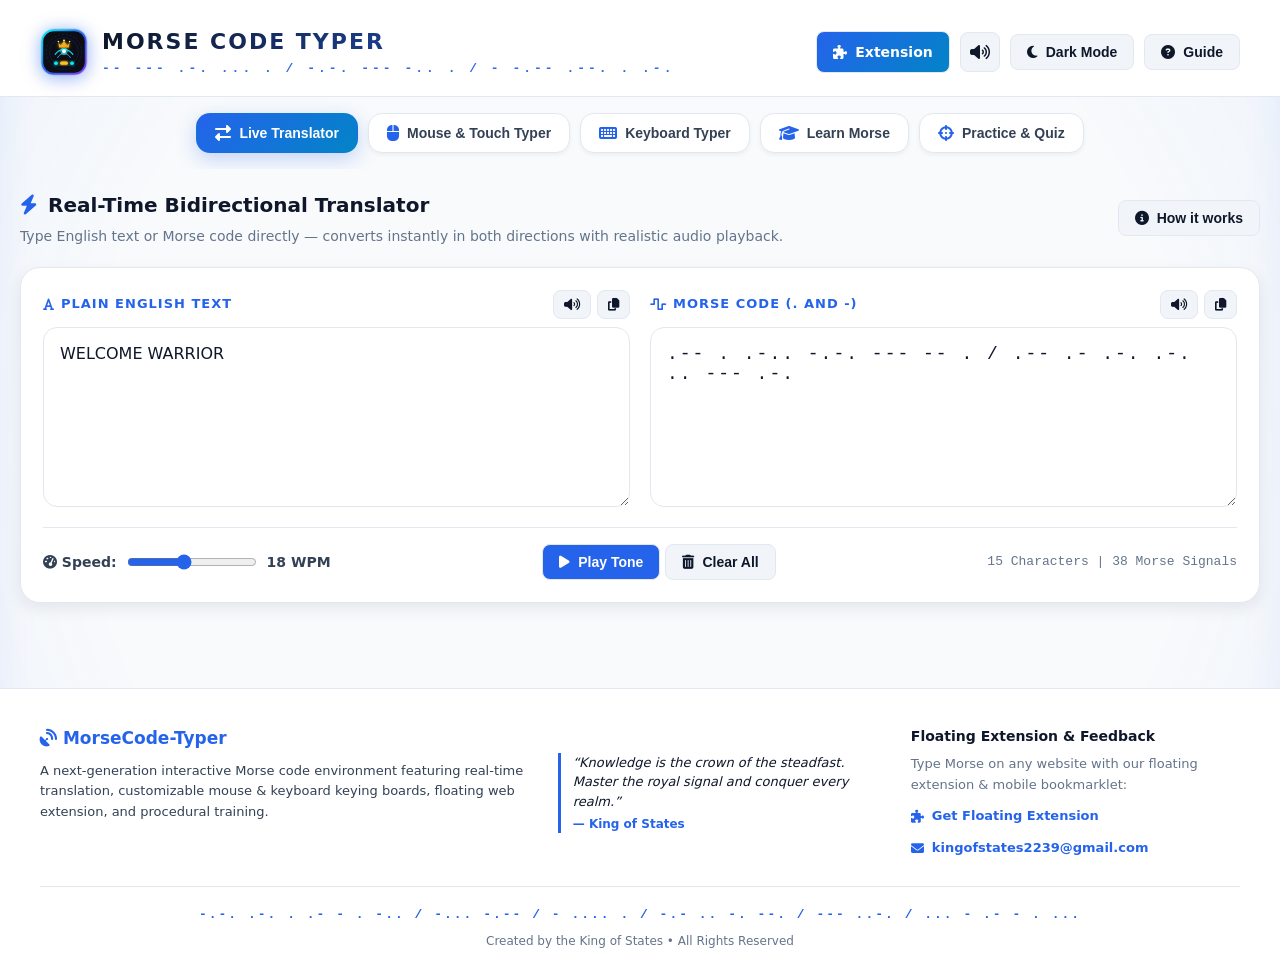
==== commit 8840e0aa: "Add Floating Morse Browser Extension with mobile bookmarklet, full mobile UI overhaul with virtual k" ====
--- a/index.html
+++ b/index.html
@@ -2,13 +2,15 @@
 <html lang="en" data-theme="light">
 <head>
   <meta charset="UTF-8">
-  <meta name="viewport" content="width=device-width, initial-scale=1.0">
+  <meta name="viewport" content="width=device-width, initial-scale=1.0, maximum-scale=1.0, user-scalable=no">
   <title>MORSE CODE TYPER | King of States & Solo Leveling Edition</title>
   <link rel="icon" type="image/svg+xml" href="assets/favicon.svg">
   <link rel="stylesheet" href="https://cdnjs.cloudflare.com/ajax/libs/font-awesome/6.4.0/css/all.min.css">
   <link rel="stylesheet" href="css/themes.css">
   <link rel="stylesheet" href="css/animations.css">
   <link rel="stylesheet" href="css/style.css">
+  <link rel="stylesheet" href="css/mobile.css">
+  <link rel="stylesheet" href="extension/content.css">
 </head>
 <body>
   <!-- Solo Leveling Screen Perimeter Mana Aura Shader -->
@@ -28,6 +30,9 @@
         </div>
 
         <div class="header-actions">
+          <a href="extension.html" class="btn-icon-labeled" style="background: linear-gradient(135deg, var(--primary), var(--secondary)); color: #fff; text-decoration: none;" title="Get Floating Web Extension & Mobile Bookmarklet">
+            <i class="fas fa-puzzle-piece"></i> <span>Extension</span>
+          </a>
           <button id="soundToggleBtn" class="btn-icon-only" title="Toggle Sound">
             <i class="fas fa-volume-up"></i>
           </button>
@@ -48,7 +53,7 @@
           <i class="fas fa-exchange-alt"></i> Live Translator
         </button>
         <button class="nav-tab-btn" data-tab="mouse">
-          <i class="fas fa-mouse"></i> Mouse Typer
+          <i class="fas fa-mouse"></i> Mouse & Touch Typer
         </button>
         <button class="nav-tab-btn" data-tab="keyboard">
           <i class="fas fa-keyboard"></i> Keyboard Typer
@@ -118,7 +123,7 @@
 
             <div class="translator-actions">
               <button id="translatorPlayBtn" class="btn-icon-labeled" style="background: var(--primary); color: #fff;">
-                <i class="fas fa-play"></i> Play Morse Tone
+                <i class="fas fa-play"></i> Play Tone
               </button>
               <button id="clearTranslatorBtn" class="btn-icon-labeled">
                 <i class="fas fa-trash-alt"></i> Clear All
@@ -131,17 +136,17 @@
       </section>
 
       <!-- ====================================================================
-           TAB 2: MOUSE MORSE TYPER (CARD 1)
+           TAB 2: MOUSE & TOUCH MORSE TYPER (CARD 1)
            ==================================================================== -->
       <section id="tab-mouse" class="tab-pane">
         <div class="section-header">
           <div>
-            <h2 class="section-title"><i class="fas fa-mouse"></i> Mouse Morse Typer</h2>
-            <p class="section-desc">Click on the board to transmit signals. Single click or hold to transmit dots, dashes, and letter breaks (/).</p>
+            <h2 class="section-title"><i class="fas fa-mouse"></i> Mouse & Touch Morse Typer</h2>
+            <p class="section-desc">Click or tap to transmit signals. Single click/tap or hold for dots, dashes, and letter breaks (/).</p>
           </div>
           <div class="section-header-actions">
             <button id="openMouseSettingsBtn" class="btn-icon-labeled">
-              <i class="fas fa-sliders"></i> Customize Buttons & Hold
+              <i class="fas fa-sliders"></i> Customize Buttons & Touch
             </button>
             <button class="btn-icon-labeled open-help-modal-btn" data-guide="mouse">
               <i class="fas fa-question-circle"></i> Instructions
@@ -165,12 +170,12 @@
               <div id="mouseCommitFlash" class="commit-flash-overlay"></div>
             </div>
 
-            <!-- Interactive Mouse Clicking Pad -->
+            <!-- Interactive Mouse & Touch Clicking Pad -->
             <div id="mouseClickPad" class="interactive-pad-surface">
               <div class="pad-instruction-icon"><i class="fas fa-hand-pointer"></i></div>
-              <div class="pad-instruction-text">CLICK OR HOLD HERE TO TRANSMIT MORSE</div>
-              <div class="pad-instruction-sub" id="mousePadInstructionHint">Left: DOT | Right: DASH | (/) = Break, (//) = Space</div>
-              <div class="live-key-hint">Customizable in Options: assign Dot, Dash, Break (/), Space (//) & Hold to any button!</div>
+              <div class="pad-instruction-text">CLICK OR TAP TO TRANSMIT MORSE</div>
+              <div class="pad-instruction-sub" id="mousePadInstructionHint">Left/Tap: DOT | Right/Hold: DASH | (/) = Break, (//) = Space</div>
+              <div class="live-key-hint">Tactile & Haptic Enabled &bull; Full Button Customization in Options!</div>
             </div>
           </div>
 
@@ -202,7 +207,7 @@
         <div class="section-header">
           <div>
             <h2 class="section-title"><i class="fas fa-keyboard"></i> Keyboard Morse Typer</h2>
-            <p class="section-desc">Transmit using your keyboard. Tap Spacebar for Dot, hold Spacebar for Dash, or type [.], [-], [/] directly!</p>
+            <p class="section-desc">Transmit using your physical keyboard or the responsive on-screen mobile keypad below!</p>
           </div>
           <div class="section-header-actions">
             <button id="openKeyboardSettingsBtn" class="btn-icon-labeled">
@@ -236,6 +241,19 @@
               <div class="pad-instruction-text" id="keyboardLiveKeyIndicator">PRESS KEYBOARD KEY TO TRANSMIT</div>
               <div class="pad-instruction-sub" id="keyboardKeyHintBadge">Active Key: [ SPACEBAR ] (Tap = Dot, Hold = Dash) | Direct [ . ] [ - ] [ / ] active</div>
               <div class="live-key-hint">Press [/] for Letter Break &bull; [//] or [Enter] for Word Space</div>
+            </div>
+
+            <!-- Mobile Visual Keypad -->
+            <div class="mobile-onscreen-keypad">
+              <button id="mobileSpacebarBtn" class="mobile-key-spacebar" type="button">
+                <i class="fas fa-hand-pointer"></i> TAP = DOT ( • ) &nbsp;|&nbsp; HOLD = DASH ( — )
+              </button>
+              <div class="mobile-key-aux-grid">
+                <button id="mobileDotBtn" class="mobile-key-btn" type="button">Dot ( . )</button>
+                <button id="mobileDashBtn" class="mobile-key-btn" type="button">Dash ( - )</button>
+                <button id="mobileSlashBtn" class="mobile-key-btn" type="button">Break ( / )</button>
+                <button id="mobileWordSpaceBtn" class="mobile-key-btn" type="button">Space ( // )</button>
+              </div>
             </div>
           </div>
 
@@ -271,7 +289,7 @@
           </div>
           <div class="section-header-actions">
             <button id="viewFullChartBtn" class="btn-icon-labeled" style="background: var(--primary); color: #fff;">
-              <i class="fas fa-image"></i> View Visual Mnemonic Chart
+              <i class="fas fa-image"></i> View Visual Chart
             </button>
             <button class="btn-icon-labeled open-help-modal-btn" data-guide="learn">
               <i class="fas fa-question-circle"></i> Instructions
@@ -316,7 +334,7 @@
             <div class="form-group">
               <label for="practiceQuizMode"><i class="fas fa-gamepad"></i> Challenge Mode</label>
               <select id="practiceQuizMode" class="form-control">
-                <option value="all-mixed" selected>⚡ Mixed Challenge (All Modes Shuffled)</option>
+                <option value="all-mixed" selected>⚡ Mixed Challenge (All Modes)</option>
                 <option value="morse-to-text">Morse ➔ Character (MCQ)</option>
                 <option value="text-to-morse">Character ➔ Morse (MCQ)</option>
                 <option value="audio-to-text">Audio Tone ➔ Character</option>
@@ -373,7 +391,7 @@
               <button id="quizAudioPlayBtn" class="quiz-sound-banner-btn" type="button">
                 <i class="fas fa-volume-high"></i> <span>Play Sound Signal</span>
               </button>
-              <span style="font-size: 13px; color: var(--text-muted);">Click button to listen or replay the audio tone</span>
+              <span style="font-size: 13px; color: var(--text-muted);">Tap button to listen or replay the audio tone</span>
             </div>
 
             <!-- Multiple Choice Grid -->
@@ -411,7 +429,7 @@
         <div class="footer-content-grid">
           <div class="footer-brand">
             <h3><i class="fas fa-satellite-dish"></i> MorseCode-Typer</h3>
-            <p>A next-generation interactive Morse code environment featuring real-time translation, customizable mouse & keyboard keying boards, mnemonic learning aids, and procedural training.</p>
+            <p>A next-generation interactive Morse code environment featuring real-time translation, customizable mouse & keyboard keying boards, floating web extension, and procedural training.</p>
           </div>
 
           <div class="footer-motivation">
@@ -422,8 +440,11 @@
           </div>
 
           <div class="footer-feedback">
-            <h4>Feedback & Inquiries</h4>
-            <p style="font-size: 13px; color: var(--text-muted); margin-bottom: 8px;">Created with passion. Send your thoughts or feature requests:</p>
+            <h4>Floating Extension & Feedback</h4>
+            <p style="font-size: 13px; color: var(--text-muted); margin-bottom: 8px;">Type Morse on any website with our floating extension & mobile bookmarklet:</p>
+            <a href="extension.html" class="feedback-email-link" style="margin-bottom: 8px;">
+              <i class="fas fa-puzzle-piece"></i> Get Floating Extension
+            </a>
             <a href="mailto:kingofstates2239@gmail.com" class="feedback-email-link">
               <i class="fas fa-envelope"></i> kingofstates2239@gmail.com
             </a>
@@ -450,7 +471,7 @@
   <div id="mouseSettingsModal" class="modal-overlay">
     <div class="modal-card wide-modal">
       <div class="modal-header">
-        <h3><i class="fas fa-sliders"></i> Customize Mouse Buttons & Hold Controls</h3>
+        <h3><i class="fas fa-sliders"></i> Customize Mouse & Touch Controls</h3>
         <button id="closeMouseSettingsBtn" class="modal-close-btn"><i class="fas fa-times"></i></button>
       </div>
       <div class="modal-body">
@@ -468,9 +489,9 @@
         <div style="display: grid; grid-template-columns: 1fr 1fr; gap: 16px;">
           <!-- Left Click Customizer -->
           <div style="background: var(--bg-tertiary); padding: 14px; border-radius: var(--radius-md); border: 1px solid var(--border-color);">
-            <h4 style="font-size: 14px; font-weight: 700; color: var(--primary); margin-bottom: 10px;"><i class="fas fa-hand-pointer"></i> Left Mouse Button</h4>
+            <h4 style="font-size: 14px; font-weight: 700; color: var(--primary); margin-bottom: 10px;"><i class="fas fa-hand-pointer"></i> Left Click / Main Tap</h4>
             <div class="form-group">
-              <label for="mouseLeftSingle">Single Click Action</label>
+              <label for="mouseLeftSingle">Single Click / Tap Action</label>
               <select id="mouseLeftSingle" class="form-control">
                 <option value="dot">Dot ( . )</option>
                 <option value="dash">Dash ( - )</option>
@@ -493,7 +514,7 @@
 
           <!-- Right Click Customizer -->
           <div style="background: var(--bg-tertiary); padding: 14px; border-radius: var(--radius-md); border: 1px solid var(--border-color);">
-            <h4 style="font-size: 14px; font-weight: 700; color: var(--primary); margin-bottom: 10px;"><i class="fas fa-hand-pointer"></i> Right Mouse Button</h4>
+            <h4 style="font-size: 14px; font-weight: 700; color: var(--primary); margin-bottom: 10px;"><i class="fas fa-hand-pointer"></i> Right Click / Right Zone</h4>
             <div class="form-group">
               <label for="mouseRightSingle">Single Click Action</label>
               <select id="mouseRightSingle" class="form-control">
--- a/css/mobile.css
+++ b/css/mobile.css
@@ -0,0 +1,410 @@
+/**
+ * MorseCode-Typer - Dedicated Mobile Stylesheet
+ * Scoped strictly to screens <= 768px to preserve desktop UI 100%
+ */
+
+@media (max-width: 768px) {
+  /* Layout & Container */
+  .container {
+    padding: 0 14px;
+  }
+
+  body {
+    font-size: 14px;
+  }
+
+  /* Header Optimization */
+  .main-header {
+    padding: 14px 0 10px 0;
+  }
+
+  .header-inner {
+    flex-direction: row;
+    justify-content: space-between;
+    align-items: center;
+    gap: 8px;
+  }
+
+  .brand-section {
+    gap: 10px;
+  }
+
+  .brand-logo-img {
+    width: 38px;
+    height: 38px;
+  }
+
+  .main-title {
+    font-size: 17px;
+    letter-spacing: 1px;
+  }
+
+  .morse-sub-title {
+    font-size: 10px;
+    letter-spacing: 1.5px;
+  }
+
+  .header-actions {
+    gap: 6px;
+  }
+
+  .btn-icon-labeled {
+    padding: 7px 10px;
+    font-size: 12px;
+    border-radius: 8px;
+  }
+
+  .btn-icon-labeled .btn-text, .btn-icon-labeled span {
+    font-size: 11px;
+  }
+
+  .btn-icon-only {
+    width: 34px;
+    height: 34px;
+    font-size: 14px;
+  }
+
+  /* Navigation Bar - Horizontal Swipeable Capsule Grid */
+  .navigation-bar {
+    padding: 8px 0 12px 0;
+    margin-bottom: 6px;
+    overflow-x: auto;
+    white-space: nowrap;
+    -webkit-overflow-scrolling: touch;
+    scrollbar-width: none;
+  }
+
+  .navigation-bar::-webkit-scrollbar {
+    display: none;
+  }
+
+  .nav-tabs-grid {
+    display: flex;
+    gap: 8px;
+    justify-content: flex-start;
+    flex-wrap: nowrap;
+    padding: 0 14px;
+  }
+
+  .nav-tab-btn {
+    padding: 9px 14px;
+    border-radius: 20px;
+    font-size: 12.5px;
+    flex-shrink: 0;
+  }
+
+  .nav-tab-btn i {
+    font-size: 14px;
+  }
+
+  /* Section Headers */
+  .section-header {
+    margin-bottom: 14px;
+  }
+
+  .section-title {
+    font-size: 17px;
+  }
+
+  .section-desc {
+    font-size: 12.5px;
+    line-height: 1.4;
+  }
+
+  .section-header-actions {
+    width: 100%;
+    margin-top: 6px;
+  }
+
+  .section-header-actions .btn-icon-labeled {
+    flex: 1;
+    justify-content: center;
+  }
+
+  /* Translator Mobile */
+  .translator-card {
+    padding: 14px;
+    border-radius: 14px;
+  }
+
+  .translator-grid {
+    grid-template-columns: 1fr;
+    gap: 14px;
+    margin-bottom: 14px;
+  }
+
+  .translator-textarea {
+    height: 120px;
+    padding: 12px;
+    font-size: 15px;
+  }
+
+  .translator-textarea.morse-code-font {
+    font-size: 16px;
+    letter-spacing: 1.5px;
+  }
+
+  .translator-toolbar {
+    flex-direction: column;
+    align-items: stretch;
+    gap: 12px;
+    padding-top: 12px;
+  }
+
+  .wpm-control {
+    justify-content: space-between;
+    width: 100%;
+  }
+
+  .translator-actions {
+    display: flex;
+    gap: 8px;
+  }
+
+  .translator-actions .btn-icon-labeled {
+    flex: 1;
+    justify-content: center;
+  }
+
+  .stats-badge {
+    text-align: center;
+    font-size: 11px;
+  }
+
+  /* Mouse & Touch Typer Workspace */
+  .typer-workspace {
+    grid-template-columns: 1fr;
+    gap: 14px;
+  }
+
+  .tapping-pad-card, .decoded-output-card {
+    padding: 14px;
+    border-radius: 14px;
+  }
+
+  .live-buffer-board {
+    padding: 10px 14px;
+  }
+
+  .buffer-symbols {
+    font-size: 18px;
+    letter-spacing: 2px;
+  }
+
+  .buffer-char-preview {
+    font-size: 15px;
+  }
+
+  .interactive-pad-surface {
+    min-height: 180px;
+    margin-bottom: 12px;
+    border-radius: 12px;
+  }
+
+  .pad-instruction-icon {
+    font-size: 30px;
+    margin-bottom: 6px;
+  }
+
+  .pad-instruction-text {
+    font-size: 13.5px;
+  }
+
+  .pad-instruction-sub {
+    font-size: 11.5px;
+  }
+
+  .live-key-hint {
+    font-size: 10.5px;
+    padding: 3px 8px;
+  }
+
+  .decoded-output-textarea {
+    min-height: 120px;
+    font-size: 15px;
+    padding: 12px;
+    margin-bottom: 12px;
+  }
+
+  .output-action-bar {
+    display: grid;
+    grid-template-columns: repeat(3, 1fr);
+    gap: 6px;
+  }
+
+  .output-action-bar .btn-icon-labeled {
+    padding: 8px 4px;
+    font-size: 11px;
+    justify-content: center;
+  }
+
+  /* On-Screen Mobile Morse Keypad for Keyboard Card */
+  .mobile-onscreen-keypad {
+    display: flex;
+    flex-direction: column;
+    gap: 8px;
+    margin-top: 10px;
+    padding: 10px;
+    background: var(--bg-tertiary);
+    border-radius: 12px;
+    border: 1px solid var(--border-color);
+  }
+
+  .mobile-key-spacebar {
+    width: 100%;
+    padding: 16px;
+    border-radius: 10px;
+    background: linear-gradient(135deg, var(--primary), var(--secondary));
+    color: #fff;
+    border: none;
+    font-size: 15px;
+    font-weight: 800;
+    cursor: pointer;
+    box-shadow: 0 4px 15px var(--primary-glow);
+    touch-action: manipulation;
+  }
+
+  .mobile-key-spacebar:active {
+    transform: scale(0.98);
+  }
+
+  .mobile-key-aux-grid {
+    display: grid;
+    grid-template-columns: repeat(4, 1fr);
+    gap: 6px;
+  }
+
+  .mobile-key-btn {
+    padding: 12px 6px;
+    border-radius: 8px;
+    background: var(--bg-card);
+    border: 1px solid var(--border-color);
+    color: var(--text-primary);
+    font-size: 13px;
+    font-weight: 700;
+    cursor: pointer;
+    text-align: center;
+    touch-action: manipulation;
+  }
+
+  .mobile-key-btn:active {
+    background: var(--primary-light);
+    border-color: var(--primary);
+    color: var(--primary);
+  }
+
+  /* Learn Grid Mobile */
+  .learn-filters-bar {
+    flex-direction: column;
+    align-items: stretch;
+    gap: 10px;
+  }
+
+  .filter-btn-group {
+    display: grid;
+    grid-template-columns: repeat(2, 1fr);
+    gap: 6px;
+  }
+
+  .learn-filter-btn {
+    padding: 8px;
+    text-align: center;
+    font-size: 12px;
+  }
+
+  .learn-search-input {
+    width: 100%;
+    padding: 10px;
+  }
+
+  .learn-grid {
+    grid-template-columns: 1fr;
+    gap: 12px;
+  }
+
+  .learn-char-card {
+    padding: 14px;
+  }
+
+  /* Practice Arena Mobile */
+  .practice-container {
+    grid-template-columns: 1fr;
+    gap: 14px;
+  }
+
+  .practice-sidebar-card {
+    padding: 14px;
+    gap: 12px;
+  }
+
+  .quiz-main-card {
+    padding: 16px;
+    min-height: auto;
+  }
+
+  .quiz-prompt-text {
+    font-size: 28px;
+    letter-spacing: 2px;
+  }
+
+  .quiz-sound-banner-btn {
+    width: 100%;
+    padding: 14px;
+    font-size: 14.5px;
+    justify-content: center;
+  }
+
+  .quiz-options-grid {
+    grid-template-columns: 1fr;
+    gap: 8px;
+  }
+
+  .quiz-option-btn {
+    padding: 14px 16px;
+    font-size: 15px;
+    min-height: 50px;
+  }
+
+  .interactive-tap-buffer {
+    min-height: 50px;
+    font-size: 20px;
+    padding: 10px;
+  }
+
+  .interactive-tap-buttons {
+    display: grid;
+    grid-template-columns: repeat(3, 1fr);
+    gap: 6px;
+  }
+
+  .quiz-tap-action-btn {
+    padding: 10px 4px;
+    font-size: 13px;
+    justify-content: center;
+  }
+
+  #quizTapSubmitBtn {
+    grid-column: span 3;
+    padding: 12px;
+    font-size: 14px;
+  }
+
+  /* Footer Mobile */
+  .main-footer {
+    padding: 24px 0 16px 0;
+  }
+
+  .footer-content-grid {
+    grid-template-columns: 1fr;
+    gap: 16px;
+  }
+
+  .footer-bottom-row {
+    padding-top: 14px;
+  }
+
+  .creator-morse-inscribed {
+    font-size: 11px;
+    letter-spacing: 1.5px;
+  }
+}
--- a/extension/content.css
+++ b/extension/content.css
@@ -0,0 +1,341 @@
+/**
+ * Morse Code Floating Extension - Isolated CSS Styles
+ */
+
+:root {
+  --mext-primary: #00f0ff;
+  --mext-secondary: #3b82f6;
+  --mext-bg: rgba(12, 16, 26, 0.95);
+  --mext-card: #131b2c;
+  --mext-border: #1e293b;
+  --mext-text: #f0f6fc;
+  --mext-muted: #94a3b8;
+  --mext-gold: #fbbf24;
+  --mext-glow: rgba(0, 240, 255, 0.4);
+}
+
+[data-mext-theme="light"] {
+  --mext-primary: #2563eb;
+  --mext-secondary: #0284c7;
+  --mext-bg: rgba(255, 255, 255, 0.97);
+  --mext-card: #f8fafc;
+  --mext-border: #cbd5e1;
+  --mext-text: #0f172a;
+  --mext-muted: #64748b;
+  --mext-gold: #d97706;
+  --mext-glow: rgba(37, 99, 235, 0.25);
+}
+
+/* Floating Ball Trigger */
+#morse-ext-ball {
+  position: fixed;
+  bottom: 30px;
+  right: 30px;
+  width: 54px;
+  height: 54px;
+  border-radius: 50%;
+  background: linear-gradient(135deg, var(--mext-primary), var(--mext-secondary));
+  box-shadow: 0 6px 22px var(--mext-glow), 0 0 15px var(--mext-glow);
+  z-index: 2147483645;
+  cursor: grab;
+  display: flex;
+  align-items: center;
+  justify-content: center;
+  color: #fff;
+  font-family: system-ui, -apple-system, sans-serif;
+  user-select: none;
+  -webkit-user-select: none;
+  touch-action: none;
+  transition: transform 0.2s cubic-bezier(0.4, 0, 0.2, 1), box-shadow 0.2s ease;
+}
+
+#morse-ext-ball:hover {
+  transform: scale(1.1);
+  box-shadow: 0 8px 30px var(--mext-glow), 0 0 25px var(--mext-glow);
+}
+
+#morse-ext-ball:active {
+  cursor: grabbing;
+  transform: scale(0.95);
+}
+
+.mext-ball-icon {
+  width: 32px;
+  height: 32px;
+  pointer-events: none;
+}
+
+/* Floating Morse Widget Box */
+#morse-ext-widget {
+  position: fixed;
+  bottom: 30px;
+  right: 30px;
+  width: 330px;
+  max-width: 92vw;
+  background: var(--mext-bg);
+  color: var(--mext-text);
+  border: 1.5px solid var(--mext-border);
+  border-radius: 18px;
+  box-shadow: 0 16px 40px rgba(0, 0, 0, 0.6), 0 0 25px var(--mext-glow);
+  z-index: 2147483646;
+  font-family: system-ui, -apple-system, sans-serif;
+  display: none;
+  flex-direction: column;
+  overflow: hidden;
+  backdrop-filter: blur(16px);
+  -webkit-backdrop-filter: blur(16px);
+  animation: mextFadeIn 0.25s ease-out;
+  touch-action: manipulation;
+}
+
+#morse-ext-widget.mext-open {
+  display: flex;
+}
+
+@keyframes mextFadeIn {
+  from { opacity: 0; transform: scale(0.9) translateY(20px); }
+  to { opacity: 1; transform: scale(1) translateY(0); }
+}
+
+/* Widget Header */
+.mext-header {
+  padding: 10px 14px;
+  background: var(--mext-card);
+  border-bottom: 1px solid var(--mext-border);
+  display: flex;
+  align-items: center;
+  justify-content: space-between;
+  cursor: grab;
+  user-select: none;
+  -webkit-user-select: none;
+}
+
+.mext-header:active {
+  cursor: grabbing;
+}
+
+.mext-brand {
+  display: flex;
+  align-items: center;
+  gap: 8px;
+  font-size: 13px;
+  font-weight: 800;
+  letter-spacing: 0.5px;
+  color: var(--mext-primary);
+}
+
+.mext-header-actions {
+  display: flex;
+  align-items: center;
+  gap: 4px;
+}
+
+.mext-btn-icon {
+  background: transparent;
+  border: none;
+  color: var(--mext-muted);
+  cursor: pointer;
+  width: 28px;
+  height: 28px;
+  border-radius: 6px;
+  display: flex;
+  align-items: center;
+  justify-content: center;
+  font-size: 13px;
+  font-weight: 700;
+  transition: all 0.2s ease;
+}
+
+.mext-btn-icon:hover {
+  background: rgba(0, 240, 255, 0.15);
+  color: var(--mext-primary);
+}
+
+.mext-btn-icon.mext-active {
+  background: var(--mext-primary);
+  color: #fff;
+}
+
+/* Active Target Element Status Indicator */
+.mext-target-bar {
+  padding: 6px 12px;
+  font-size: 11px;
+  font-weight: 600;
+  background: rgba(0, 240, 255, 0.08);
+  color: var(--mext-primary);
+  display: flex;
+  align-items: center;
+  justify-content: space-between;
+  border-bottom: 1px solid var(--mext-border);
+}
+
+/* Buffer & Countdown Board */
+.mext-buffer-row {
+  padding: 10px 14px;
+  background: var(--mext-card);
+  display: flex;
+  align-items: center;
+  justify-content: space-between;
+  border-bottom: 1px solid var(--mext-border);
+}
+
+.mext-buffer-text {
+  font-family: 'Consolas', 'Courier New', monospace;
+  font-size: 22px;
+  font-weight: 800;
+  color: var(--mext-primary);
+  letter-spacing: 3px;
+  min-height: 28px;
+}
+
+.mext-preview-badge {
+  font-size: 16px;
+  font-weight: 800;
+  color: var(--mext-gold);
+}
+
+.mext-timer-svg {
+  width: 28px;
+  height: 28px;
+  transform: rotate(-90deg);
+}
+
+.mext-timer-bg {
+  fill: none;
+  stroke: var(--mext-border);
+  stroke-width: 3;
+}
+
+.mext-timer-val {
+  fill: none;
+  stroke: var(--mext-primary);
+  stroke-width: 3;
+  stroke-dasharray: 100;
+  stroke-dashoffset: 100;
+  transition: stroke-dashoffset 0.05s linear;
+}
+
+/* Interactive Tapping Pad */
+.mext-pad {
+  margin: 12px;
+  padding: 24px 14px;
+  background: rgba(0, 240, 255, 0.04);
+  border: 2px dashed var(--mext-border);
+  border-radius: 12px;
+  text-align: center;
+  cursor: pointer;
+  user-select: none;
+  -webkit-user-select: none;
+  transition: all 0.2s ease;
+  touch-action: manipulation;
+}
+
+.mext-pad:hover {
+  border-color: var(--mext-primary);
+  background: rgba(0, 240, 255, 0.08);
+}
+
+.mext-pad.mext-pressed {
+  background: rgba(0, 240, 255, 0.18);
+  border-color: var(--mext-primary);
+  transform: scale(0.98);
+  box-shadow: inset 0 0 15px var(--mext-glow);
+}
+
+.mext-pad-title {
+  font-size: 13px;
+  font-weight: 800;
+  letter-spacing: 1px;
+  color: var(--mext-text);
+}
+
+.mext-pad-sub {
+  font-size: 11px;
+  color: var(--mext-muted);
+  margin-top: 3px;
+}
+
+/* Action Buttons Toolbar */
+.mext-toolbar {
+  padding: 8px 12px 12px 12px;
+  display: flex;
+  flex-wrap: wrap;
+  gap: 6px;
+}
+
+.mext-btn {
+  flex: 1;
+  min-width: 56px;
+  padding: 7px 10px;
+  border-radius: 8px;
+  background: var(--mext-card);
+  border: 1px solid var(--mext-border);
+  color: var(--mext-text);
+  font-size: 11px;
+  font-weight: 700;
+  cursor: pointer;
+  display: inline-flex;
+  align-items: center;
+  justify-content: center;
+  gap: 4px;
+  transition: all 0.2s ease;
+  touch-action: manipulation;
+}
+
+.mext-btn:hover {
+  border-color: var(--mext-primary);
+  background: rgba(0, 240, 255, 0.12);
+  color: var(--mext-primary);
+}
+
+.mext-btn-accent {
+  background: var(--mext-primary);
+  color: #fff;
+  border-color: transparent;
+}
+
+.mext-btn-accent:hover {
+  filter: brightness(1.15);
+}
+
+/* Settings Drawer inside Widget */
+.mext-settings-drawer {
+  max-height: 0;
+  overflow: hidden;
+  transition: max-height 0.3s cubic-bezier(0.4, 0, 0.2, 1);
+  background: var(--mext-card);
+  border-top: 1px solid var(--mext-border);
+}
+
+.mext-settings-drawer.mext-drawer-open {
+  max-height: 280px;
+  overflow-y: auto;
+  padding: 12px 14px;
+}
+
+.mext-form-group {
+  margin-bottom: 10px;
+}
+
+.mext-form-group label {
+  display: block;
+  font-size: 11px;
+  font-weight: 600;
+  color: var(--mext-muted);
+  margin-bottom: 3px;
+}
+
+.mext-select, .mext-input {
+  width: 100%;
+  padding: 6px 8px;
+  border-radius: 6px;
+  background: var(--mext-bg);
+  border: 1px solid var(--mext-border);
+  color: var(--mext-text);
+  font-size: 11px;
+  outline: none;
+}
+
+.mext-select:focus, .mext-input:focus {
+  border-color: var(--mext-primary);
+}
